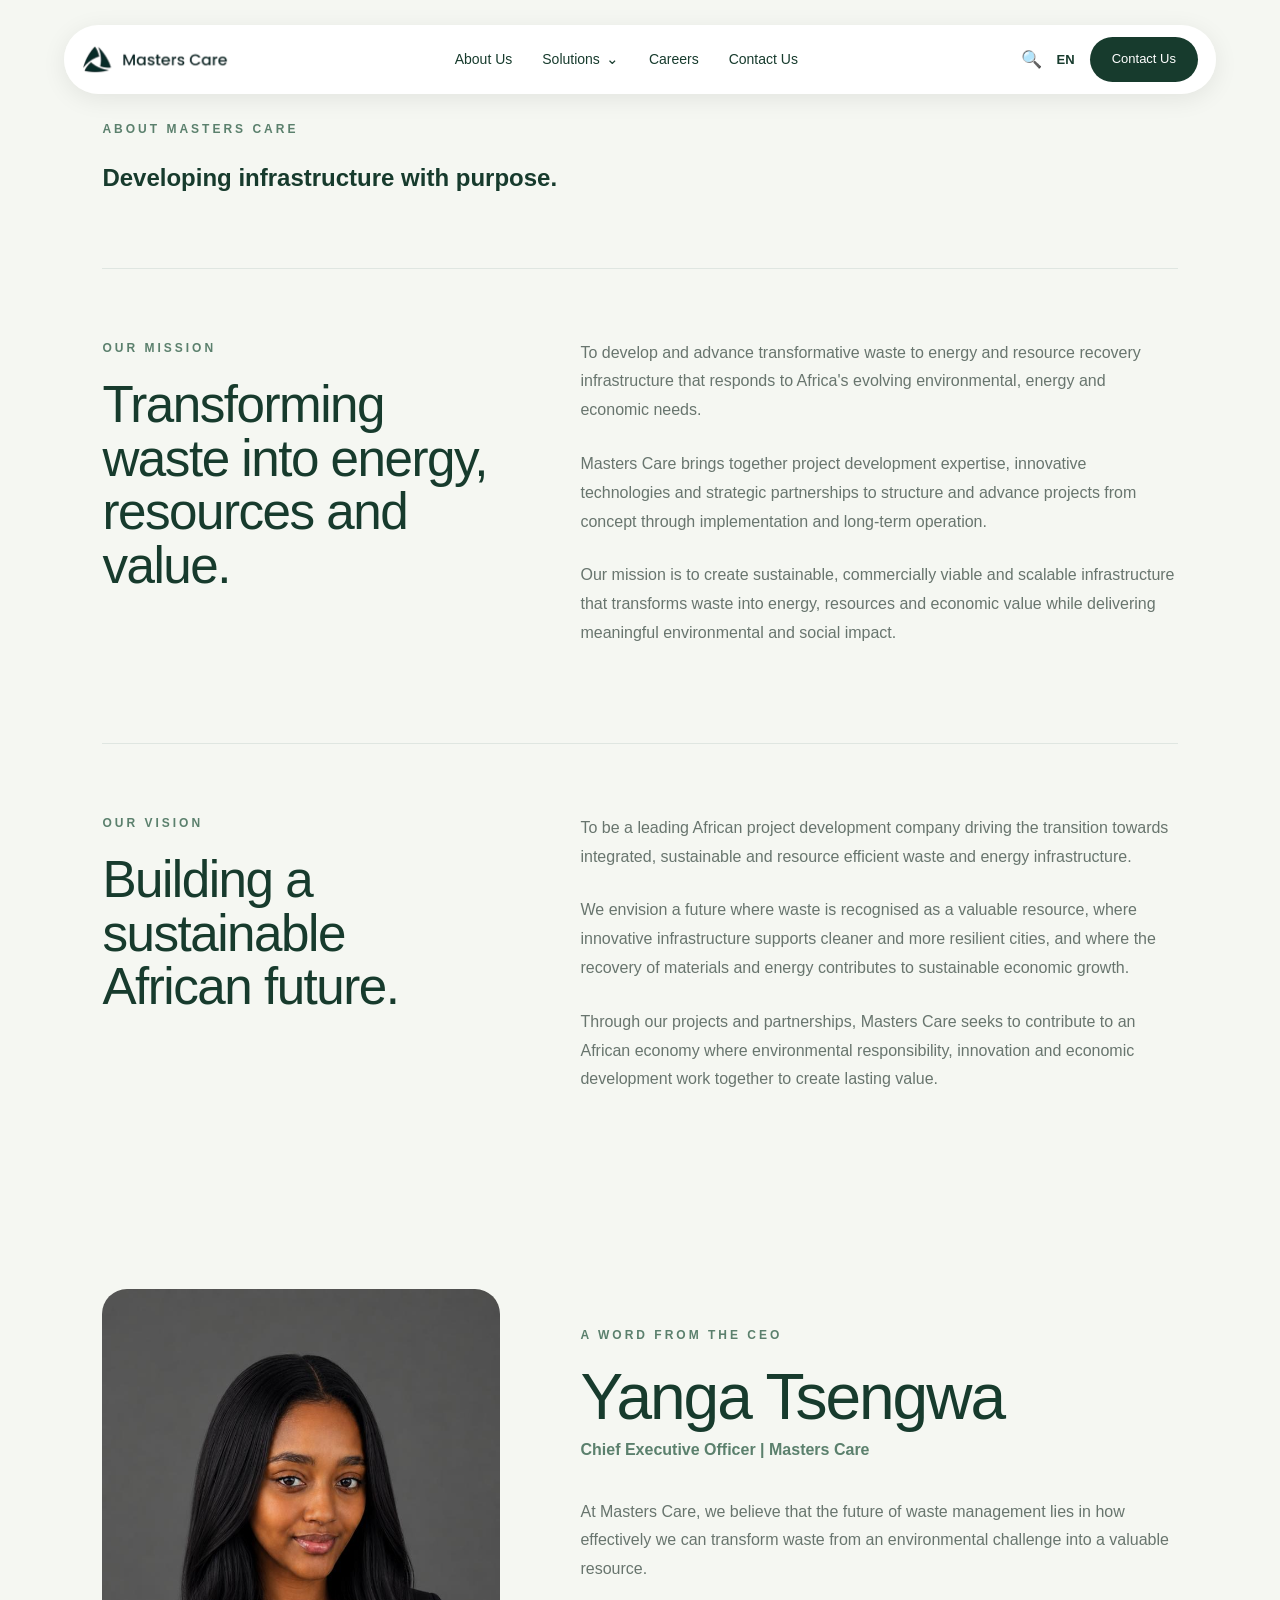
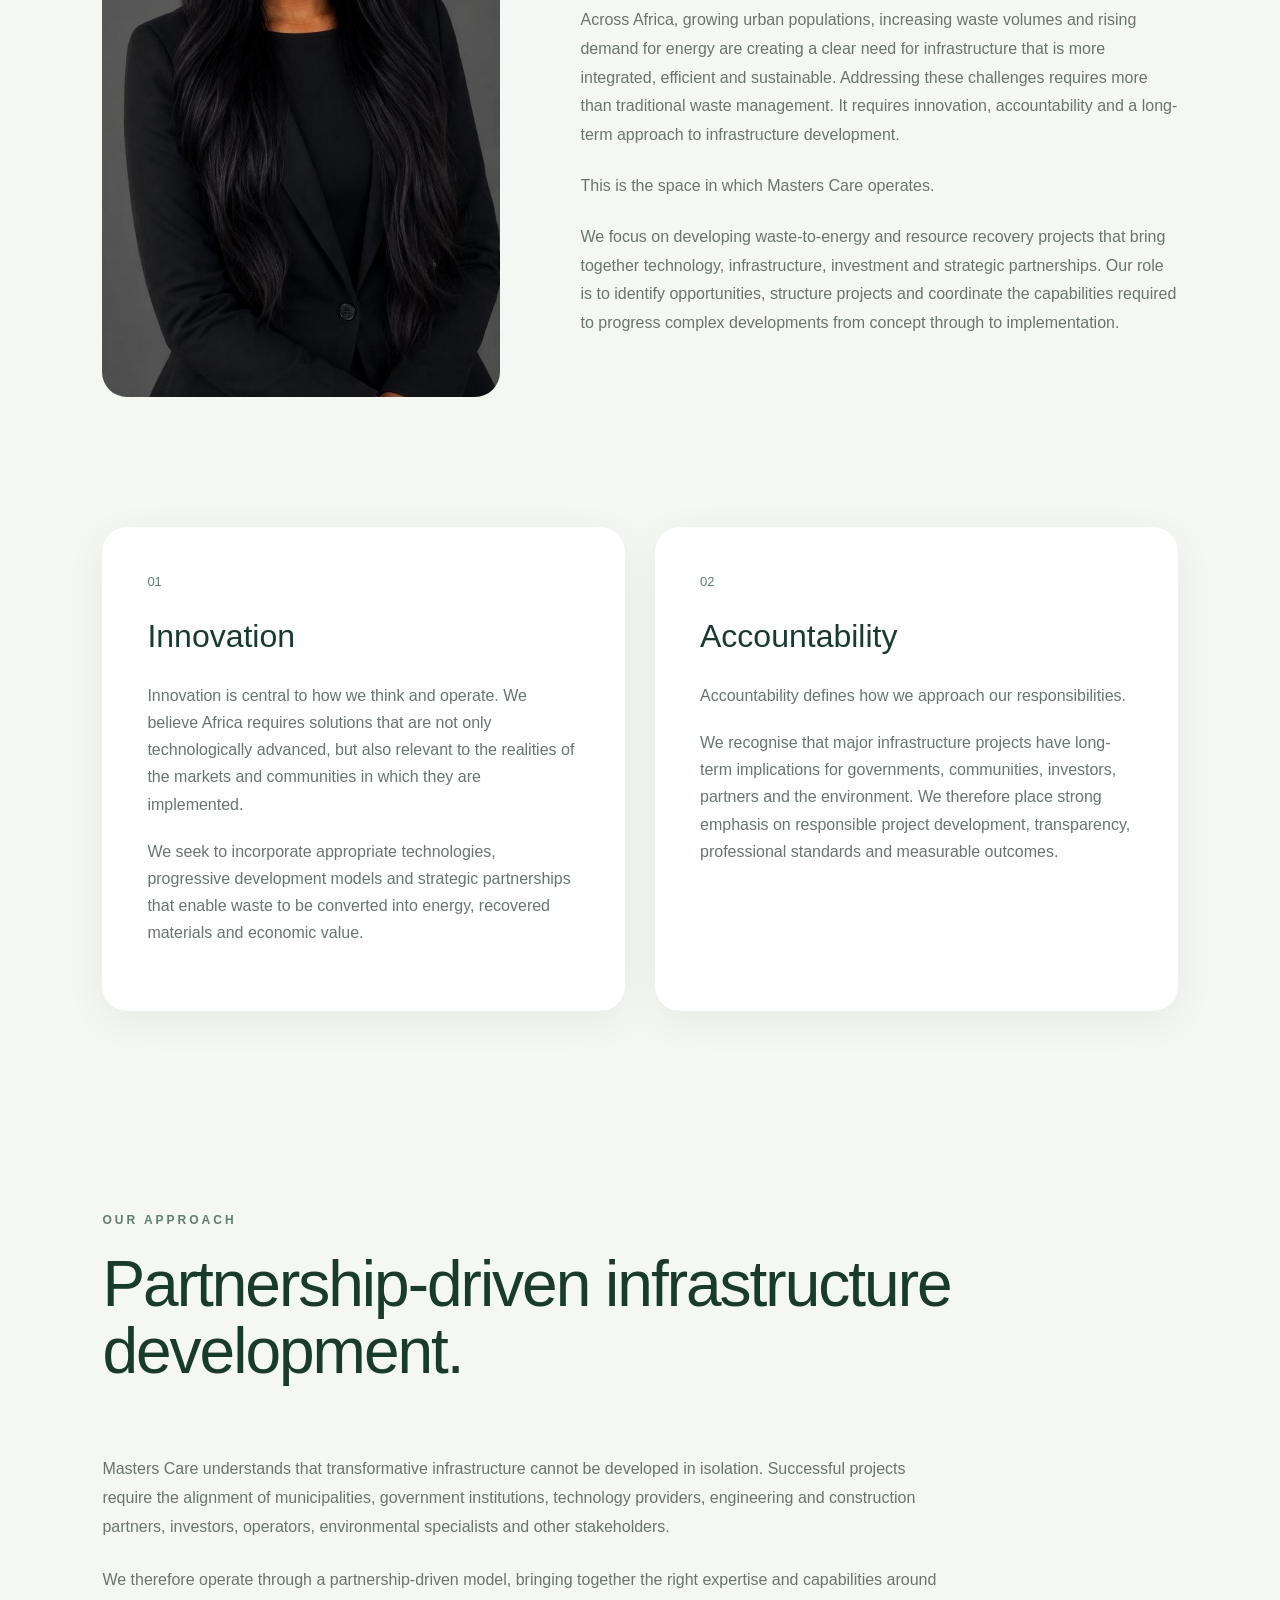
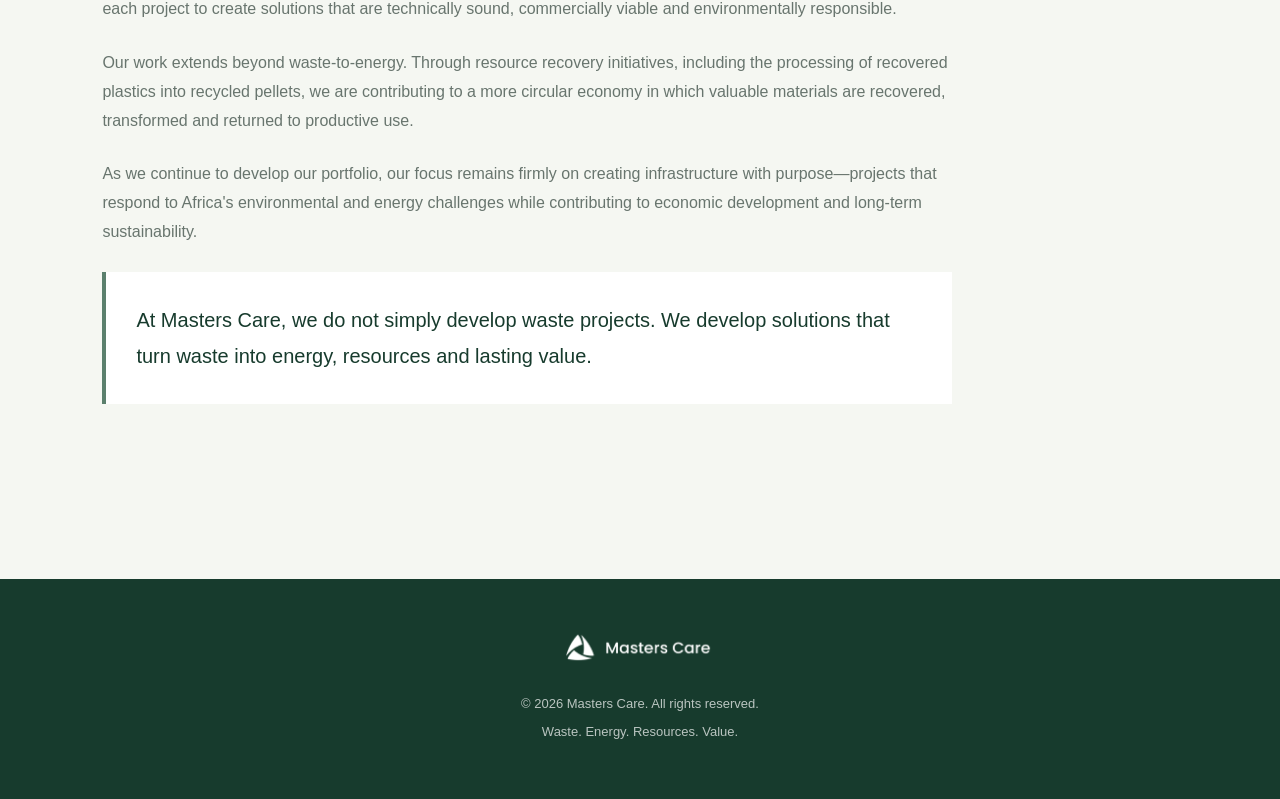
==== about.html @ 322e4224 "Add files via upload" ====
<!DOCTYPE html>
<html lang="en">

<head>

    <meta charset="UTF-8">
    <meta
        name="viewport"
        content="width=device-width, initial-scale=1.0"
    >

    <title>About Us | Masters Care</title>

    <meta
        name="description"
        content="Learn about Masters Care, our mission, vision, leadership, innovation and approach to sustainable infrastructure development."
    >

    <link
        rel="icon"
        type="image/png"
        href="images/favicon_masterscare.png"
    >

    <link
        rel="stylesheet"
        href="css/style.css"
    >

</head>

<body>

<!-- =====================================================
     NAVIGATION
====================================================== -->

<header class="navbar">

    <a href="index.html" class="logo">

        <img
            src="images/masterscarelogo.png"
            alt="Masters Care Logo"
        >

    </a>


    <nav class="nav-links">

        <a href="about.html">
            About Us
        </a>


        <div class="nav-dropdown">

            <button
                class="dropdown-toggle"
                type="button"
            >
                Solutions
                <span>⌄</span>
            </button>

            <div class="dropdown-menu">

                <a href="solutions.html#energy">
                    Energy Solutions
                </a>

                <a href="solutions.html#incineration">
                    Incineration
                </a>

                <a href="solutions.html#pyrolysis">
                    Pyrolysis
                </a>

                <a href="solutions.html#gasification">
                    Gasification
                </a>

                <a href="solutions.html#anaerobic">
                    Anaerobic Digestion & Biogas
                </a>

                <a href="solutions.html#landfill-gas">
                    Landfill Gas Recovery
                </a>

                <a href="solutions.html#biomass">
                    Biomass Energy
                </a>

                <hr>

                <a href="solutions.html#waste-management">
                    Waste Management
                </a>

                <a href="solutions.html#shredding">
                    Shredding & Size Reduction
                </a>

                <a href="solutions.html#granulation">
                    Granulation & Flake Production
                </a>

                <a href="solutions.html#refinement">
                    Melting, Filtration & Refinement
                </a>

                <a href="solutions.html#pellets">
                    Recycled Pellet Production
                </a>

            </div>

        </div>


        <a href="careers.html">
            Careers
        </a>


        <a href="index.html#contact">
            Contact Us
        </a>

    </nav>


    <div class="nav-actions">

        <button
            class="search-button"
            aria-label="Search"
            type="button"
        >
            🔍
        </button>

        <button
            class="language-button"
            type="button"
        >
            EN
        </button>

        <a
            href="index.html#contact"
            class="nav-contact"
        >
            Contact Us
        </a>

        <button
            class="mobile-menu-button"
            aria-label="Open navigation menu"
            type="button"
        >
            ☰
        </button>

    </div>

</header>


<!-- =====================================================
     SEARCH
====================================================== -->

<div class="search-container">

    <form class="search-form">

        <input
            type="search"
            id="site-search"
            placeholder="Search Masters Care..."
            aria-label="Search website"
        >

        <button type="submit">
            Search
        </button>

    </form>

</div>


<!-- =====================================================
     MOBILE NAVIGATION
====================================================== -->

<div class="mobile-menu">

    <a href="about.html">
        About Us
    </a>

    <a href="solutions.html#energy">
        Energy Solutions
    </a>

    <a href="solutions.html#waste-management">
        Waste Management
    </a>

    <a href="careers.html">
        Careers
    </a>

    <a href="index.html#contact">
        Contact Us
    </a>

</div>


<main class="page-main">

<!-- =====================================================
     ABOUT US
====================================================== -->

<section class="about-section">

    <div class="section-heading">

        <p class="section-label">
            ABOUT MASTERS CARE
        </p>

        <h1>
            Developing infrastructure
            with purpose.
        </h1>

    </div>


    <!-- MISSION -->

    <div class="about-block">

        <div class="about-block-heading">

            <p class="section-label">
                OUR MISSION
            </p>

            <h3>
                Transforming waste into
                energy, resources and value.
            </h3>

        </div>


        <div class="about-block-content">

            <p>
                To develop and advance transformative waste
                to energy and resource recovery infrastructure
                that responds to Africa's evolving environmental,
                energy and economic needs.
            </p>

            <p>
                Masters Care brings together project development
                expertise, innovative technologies and strategic
                partnerships to structure and advance projects
                from concept through implementation and
                long-term operation.
            </p>

            <p>
                Our mission is to create sustainable,
                commercially viable and scalable infrastructure
                that transforms waste into energy, resources
                and economic value while delivering meaningful
                environmental and social impact.
            </p>

        </div>

    </div>


    <!-- VISION -->

    <div class="about-block">

        <div class="about-block-heading">

            <p class="section-label">
                OUR VISION
            </p>

            <h3>
                Building a sustainable
                African future.
            </h3>

        </div>


        <div class="about-block-content">

            <p>
                To be a leading African project development
                company driving the transition towards
                integrated, sustainable and resource efficient
                waste and energy infrastructure.
            </p>

            <p>
                We envision a future where waste is recognised
                as a valuable resource, where innovative
                infrastructure supports cleaner and more
                resilient cities, and where the recovery of
                materials and energy contributes to sustainable
                economic growth.
            </p>

            <p>
                Through our projects and partnerships,
                Masters Care seeks to contribute to an African
                economy where environmental responsibility,
                innovation and economic development work
                together to create lasting value.
            </p>

        </div>

    </div>


    <!-- CEO -->

    <div class="ceo-section">

        <div class="ceo-image">

            <img
                src="images/about/ceo.jpg"
                alt="Yanga Tsengwa, Chief Executive Officer of Masters Care"
            >

        </div>


        <div class="ceo-content">

            <p class="section-label">
                A WORD FROM THE CEO
            </p>

            <h2>
                Yanga Tsengwa
            </h2>

            <p class="ceo-title">
                Chief Executive Officer | Masters Care
            </p>

            <p>
                At Masters Care, we believe that the future
                of waste management lies in how effectively
                we can transform waste from an environmental
                challenge into a valuable resource.
            </p>

            <p>
                Across Africa, growing urban populations,
                increasing waste volumes and rising demand
                for energy are creating a clear need for
                infrastructure that is more integrated,
                efficient and sustainable. Addressing these
                challenges requires more than traditional
                waste management. It requires innovation,
                accountability and a long-term approach to
                infrastructure development.
            </p>

            <p>
                This is the space in which Masters Care operates.
            </p>

            <p>
                We focus on developing waste-to-energy and
                resource recovery projects that bring together
                technology, infrastructure, investment and
                strategic partnerships. Our role is to identify
                opportunities, structure projects and coordinate
                the capabilities required to progress complex
                developments from concept through to
                implementation.
            </p>

        </div>

    </div>


    <!-- INNOVATION & ACCOUNTABILITY -->

    <div class="values-grid">

        <article class="value-card">

            <p class="card-number">
                01
            </p>

            <h3>
                Innovation
            </h3>

            <p>
                Innovation is central to how we think and
                operate. We believe Africa requires solutions
                that are not only technologically advanced,
                but also relevant to the realities of the
                markets and communities in which they are
                implemented.
            </p>

            <p>
                We seek to incorporate appropriate technologies,
                progressive development models and strategic
                partnerships that enable waste to be converted
                into energy, recovered materials and economic
                value.
            </p>

        </article>


        <article class="value-card">

            <p class="card-number">
                02
            </p>

            <h3>
                Accountability
            </h3>

            <p>
                Accountability defines how we approach our
                responsibilities.
            </p>

            <p>
                We recognise that major infrastructure projects
                have long-term implications for governments,
                communities, investors, partners and the
                environment. We therefore place strong emphasis
                on responsible project development, transparency,
                professional standards and measurable outcomes.
            </p>

        </article>

    </div>


    <!-- OUR APPROACH -->

    <div class="approach-section">

        <div class="section-heading">

            <p class="section-label">
                OUR APPROACH
            </p>

            <h2>
                Partnership-driven
                infrastructure development.
            </h2>

        </div>


        <div class="approach-content">

            <p>
                Masters Care understands that transformative
                infrastructure cannot be developed in isolation.
                Successful projects require the alignment of
                municipalities, government institutions,
                technology providers, engineering and
                construction partners, investors, operators,
                environmental specialists and other stakeholders.
            </p>

            <p>
                We therefore operate through a partnership-driven
                model, bringing together the right expertise and
                capabilities around each project to create
                solutions that are technically sound,
                commercially viable and environmentally responsible.
            </p>

            <p>
                Our work extends beyond waste-to-energy. Through
                resource recovery initiatives, including the
                processing of recovered plastics into recycled
                pellets, we are contributing to a more circular
                economy in which valuable materials are recovered,
                transformed and returned to productive use.
            </p>

            <p>
                As we continue to develop our portfolio, our
                focus remains firmly on creating infrastructure
                with purpose—projects that respond to Africa's
                environmental and energy challenges while
                contributing to economic development and
                long-term sustainability.
            </p>

            <p class="approach-highlight">
                At Masters Care, we do not simply develop
                waste projects. We develop solutions that turn
                waste into energy, resources and lasting value.
            </p>

        </div>

    </div>

</section>

</main>


<!-- =====================================================
     FOOTER
====================================================== -->

<footer>

    <div class="footer-logo">

        <img
            src="images/masterscarelogo.png"
            alt="Masters Care"
        >

    </div>

    <p>
        © 2026 Masters Care. All rights reserved.
    </p>

    <p>
        Waste. Energy. Resources. Value.
    </p>

</footer>


<script src="js/script.js"></script>

</body>
</html>
---- css/style.css ----
/* =========================================================
GENERAL RESET
========================================================= */

* {
  margin: 0;
  padding: 0;
  box-sizing: border-box;
  }

html {
scroll-behavior: smooth;
}

body {
font-family: Arial, Helvetica, sans-serif;
background: #f5f7f2;
color: #173b2d;
line-height: 1.6;
}

a {
text-decoration: none;
color: inherit;
}

button,
input,
textarea {
font-family: inherit;
}

img {
max-width: 100%;
}

/* =========================================================
COLOUR VARIABLES
========================================================= */

:root {
--green-dark: #173b2d;
--green-deep: #102c22;
--green-light: #5b806d;
--green-pale: #a8c4b5;

--cream: #f5f7f2;
--white: #ffffff;

--text-light: #68756e;
--border-light: #dfe6e1;

--shadow: 0 10px 40px rgba(0, 0, 0, 0.06);

}

/* =========================================================
NAVIGATION
========================================================= */


.navbar {
    position: fixed;
    top: 25px;
    left: 5%;
    right: 5%;
    z-index: 1000;


display: flex;
align-items: center;
justify-content: space-between;

padding: 12px 18px;

background: rgba(255, 255, 255, 0.96);

border-radius: 50px;

box-shadow: 0 5px 25px rgba(0, 0, 0, 0.08);

}

/* LOGO */

.logo img {
width: 150px;
height: auto;
display: block;
}

/* NAV LINKS */

.nav-links {
display: flex;
align-items: center;
gap: 30px;
}

.nav-links > a,
.dropdown-toggle {
font-size: 14px;
font-weight: 500;

color: var(--green-dark);

transition: 0.3s ease;

}

.nav-links > a:hover,
.dropdown-toggle:hover {
opacity: 0.6;
}

/* DROPDOWN */

.nav-dropdown {
position: relative;
}

.dropdown-toggle {
border: none;
background: transparent;
cursor: pointer;

display: flex;
align-items: center;
gap: 6px;

}

.dropdown-toggle span {
font-size: 15px;
}

/* DROPDOWN MENU */

.dropdown-menu {
position: absolute;

top: calc(100% + 15px);
left: 50%;

transform: translateX(-50%) translateY(10px);

min-width: 240px;

padding: 12px;

background: white;

border-radius: 18px;

box-shadow: 0 15px 40px rgba(0, 0, 0, 0.12);

opacity: 0;
visibility: hidden;

transition: 0.25s ease;

}

.nav-dropdown:hover .dropdown-menu {
opacity: 1;
visibility: visible;

transform: translateX(-50%) translateY(0);

}

.dropdown-menu a {
display: block;

padding: 11px 14px;

border-radius: 10px;

font-size: 13px;

color: var(--green-dark);

transition: 0.2s ease;

}

.dropdown-menu a:hover {
background: var(--cream);
}

/* NAV ACTIONS */

.nav-actions {
display: flex;
align-items: center;
gap: 15px;
}

.search-button,
.language-button,
.mobile-menu-button {
border: none;
background: transparent;

color: var(--green-dark);

cursor: pointer;

}

.search-button {
font-size: 17px;
}

.language-button {
font-size: 13px;
font-weight: 600;
}

.mobile-menu-button {
display: none;

font-size: 22px;

}

/* CONTACT BUTTON */

.nav-contact {
background: var(--green-dark);
color: white;

padding: 12px 22px;

border-radius: 30px;

font-size: 13px;

transition: 0.3s ease;

}

.nav-contact:hover {
transform: translateY(-2px);
}

/* =========================================================
SEARCH
========================================================= */

.search-container {
position: fixed;

top: 100px;
right: 5%;

z-index: 90;

width: 350px;

padding: 15px;

background: white;

border-radius: 15px;

box-shadow: 0 15px 40px rgba(0, 0, 0, 0.12);

display: none;

}

.search-form {
display: flex;
gap: 8px;
}

.search-form input {
flex: 1;

padding: 12px 15px;

border: 1px solid var(--border-light);

border-radius: 10px;

outline: none;

}

.search-form button {
padding: 12px 18px;

border: none;

border-radius: 10px;

background: var(--green-dark);
color: white;

cursor: pointer;

}

/* =========================================================
MOBILE MENU
========================================================= */

.mobile-menu {
display: none;
}

/* =========================================================
HERO
========================================================= */

.hero {
position: relative;

min-height: 90vh;

display: flex;
align-items: center;

overflow: hidden;

background: #173b2d;

}

.hero-overlay {
position: absolute;
inset: 0;


}

.hero-content {
position: relative;

z-index: 2;

max-width: 900px;

margin-left: 8%;

padding-top: 80px;

color: white;

}

.hero-label {
margin-bottom: 20px;

font-size: 13px;

font-weight: 600;

letter-spacing: 3px;

}

.hero h1 {
max-width: 850px;

font-size: clamp(48px, 6vw, 86px);

line-height: 0.98;

font-weight: 500;

letter-spacing: -3px;

margin-bottom: 30px;

}

.hero-description {
max-width: 620px;

font-size: 17px;

line-height: 1.7;

margin-bottom: 35px;

opacity: 0.9;

}

.hero-buttons {
display: flex;

gap: 15px;

align-items: center;

}

/* =========================================================
BUTTONS
========================================================= */

.primary-button,
.secondary-button {
display: inline-block;

padding: 15px 25px;

border-radius: 40px;

font-size: 14px;

transition: 0.3s ease;

}

.primary-button {
background: white;

color: var(--green-dark);

}

.secondary-button {
border: 1px solid rgba(255, 255, 255, 0.6);

color: white;

}

.primary-button:hover,
.secondary-button:hover {
transform: translateY(-3px);
}

/* =========================================================
GENERAL SECTIONS
========================================================= */

section {
scroll-margin-top: 100px;
}

.about-section,
.energy-section,
.waste-section,
.careers-section,
.contact-section {
padding: 120px 8%;
}

.about-section,
.waste-section,
.careers-section,
.contact-section {
background: var(--cream);
}

.energy-section {
background: white;
}

.section-heading {
max-width: 850px;

margin-bottom: 70px;

}

.section-label {
font-size: 12px;

font-weight: 700;

letter-spacing: 3px;

margin-bottom: 20px;

color: var(--green-light);

}

.section-heading h2 {
font-size: clamp(40px, 5vw, 68px);

line-height: 1.05;

font-weight: 500;

letter-spacing: -2px;

margin-bottom: 25px;

}

.section-heading > p:last-child {
max-width: 650px;

color: var(--text-light);

line-height: 1.7;

}

/* =========================================================
ABOUT
========================================================= */

.about-block {
display: grid;

grid-template-columns: 0.8fr 1.2fr;

gap: 80px;

padding: 70px 0;

border-top: 1px solid var(--border-light);

}

.about-block-heading h3 {
max-width: 450px;

font-size: clamp(30px, 4vw, 52px);

line-height: 1.05;

font-weight: 500;

letter-spacing: -1.5px;

}

.about-block-content {
max-width: 700px;
}

.about-block-content p {
margin-bottom: 25px;

color: var(--text-light);

line-height: 1.8;

}

/* =========================================================
CEO
========================================================= */

.ceo-section {
display: grid;

grid-template-columns: 0.8fr 1.2fr;

gap: 80px;

padding: 100px 0;

}

.ceo-image {
min-height: 550px;

overflow: hidden;

border-radius: 25px;

background: #dce5df;

}

.ceo-image img {
width: 100%;
height: 100%;

object-fit: cover;

display: block;

}

.ceo-content {
align-self: center;
}

.ceo-content h2 {
font-size: clamp(40px, 5vw, 65px);

line-height: 1;

font-weight: 500;

letter-spacing: -2px;

margin-bottom: 8px;

}

.ceo-title {
margin-bottom: 35px;

color: var(--green-light);

font-weight: 600;

}

.ceo-content p:not(.section-label):not(.ceo-title) {
margin-bottom: 22px;

color: var(--text-light);

line-height: 1.8;

}

/* =========================================================
VALUES
========================================================= */

.values-grid {
display: grid;

grid-template-columns: repeat(2, 1fr);

gap: 30px;

padding: 30px 0 100px;

}

.value-card {
padding: 45px;

background: white;

border-radius: 25px;

box-shadow: var(--shadow);

}

.card-number {
margin-bottom: 18px;

font-size: 13px;

color: var(--green-light);

}

.value-card h3 {
margin-bottom: 20px;

font-size: 32px;

font-weight: 500;

}

.value-card p:not(.card-number) {
margin-bottom: 20px;

color: var(--text-light);

line-height: 1.7;

}

/* =========================================================
OUR APPROACH
========================================================= */

.approach-section {
padding: 100px 0 30px;
}

.approach-content {
max-width: 850px;
}

.approach-content p {
margin-bottom: 25px;

color: var(--text-light);

line-height: 1.8;

}

.approach-highlight {
padding: 30px;

border-left: 4px solid var(--green-light);

background: white;

color: var(--green-dark) !important;

font-size: 20px;

font-weight: 500;

}

/* =========================================================
ENERGY INTRODUCTION
========================================================= */

.energy-introduction {
max-width: 850px;

margin-bottom: 80px;

}

.energy-introduction p {
margin-bottom: 25px;

color: var(--text-light);

line-height: 1.8;

}

/* =========================================================
ENERGY SOLUTION CARDS
========================================================= */

.energy-solutions-grid {
display: grid;

grid-template-columns: repeat(2, 1fr);

gap: 30px;

}

.energy-card {
overflow: hidden;

background: var(--cream);

border-radius: 25px;

box-shadow: var(--shadow);

transition: 0.3s ease;

}

.energy-card:hover {
transform: translateY(-5px);
}

.energy-card > img {
width: 100%;

height: 330px;

object-fit: cover;

display: block;

}

.energy-card-content {
padding: 35px;
}

.energy-card h3 {
margin-bottom: 18px;

font-size: 30px;

line-height: 1.15;

font-weight: 500;

}

.energy-card-content p:not(.card-number) {
margin-bottom: 20px;

color: var(--text-light);

line-height: 1.7;

}

/* =========================================================
TECHNOLOGY APPROACH
========================================================= */

.technology-approach {
margin-top: 100px;

padding: 80px;

border-radius: 30px;

background: var(--green-dark);

color: white;

}

.technology-approach .section-label {
color: var(--green-pale);
}

.technology-approach h2 {
max-width: 800px;

margin-bottom: 30px;

font-size: clamp(36px, 5vw, 62px);

line-height: 1.05;

font-weight: 500;

letter-spacing: -2px;

}

.technology-approach p:not(.section-label) {
max-width: 800px;

margin-bottom: 25px;

color: rgba(255, 255, 255, 0.75);

line-height: 1.8;

}

/* =========================================================
ENERGY DEVELOPMENT FOCUS
========================================================= */

.energy-focus {
max-width: 850px;

margin-top: 100px;

}

.energy-focus h2 {
margin-bottom: 30px;

font-size: clamp(36px, 5vw, 60px);

line-height: 1.05;

font-weight: 500;

letter-spacing: -2px;

}

.energy-focus p:not(.section-label) {
margin-bottom: 25px;

color: var(--text-light);

line-height: 1.8;

}

/* =========================================================
WASTE MANAGEMENT
========================================================= */

.waste-introduction {
max-width: 850px;

margin-bottom: 80px;

}

.waste-introduction p {
margin-bottom: 25px;

color: var(--text-light);

line-height: 1.8;

}

/* =========================================================
RECYCLING PROCESS
========================================================= */

.recycling-process {
display: grid;

grid-template-columns: repeat(2, 1fr);

gap: 30px;

}

.process-card {
overflow: hidden;

background: white;

border-radius: 25px;

box-shadow: var(--shadow);

}

.process-card > img {
width: 100%;

height: 300px;

object-fit: cover;

display: block;

}

.process-content {
padding: 35px;
}

.process-content h3 {
margin-bottom: 18px;

font-size: 28px;

font-weight: 500;

line-height: 1.2;

}

.process-content p:not(.card-number) {
color: var(--text-light);

line-height: 1.7;

}

/* =========================================================
QUALITY
========================================================= */

.quality-section {
margin-top: 100px;

padding: 90px;

background: white;

border-radius: 30px;

}

.quality-section h2 {
max-width: 900px;

margin-bottom: 35px;

font-size: clamp(38px, 5vw, 65px);

line-height: 1.05;

font-weight: 500;

letter-spacing: -2px;

}

.quality-section p:not(.section-label) {
max-width: 850px;

margin-bottom: 25px;

color: var(--text-light);

line-height: 1.8;

}

/* =========================================================
INDUSTRIAL RECOVERY
========================================================= */

.industrial-recovery {
display: grid;

grid-template-columns: 1fr 1fr;

gap: 70px;

align-items: center;

margin-top: 100px;

}

.industrial-image {
min-height: 550px;

overflow: hidden;

border-radius: 30px;

}

.industrial-image img {
width: 100%;
height: 100%;

object-fit: cover;

display: block;

}

.industrial-content h2 {
margin-bottom: 30px;

font-size: clamp(38px, 5vw, 60px);

line-height: 1.05;

font-weight: 500;

letter-spacing: -2px;

}

.industrial-content p:not(.section-label) {
margin-bottom: 25px;

color: var(--text-light);

line-height: 1.8;

}

/* =========================================================
CAREERS
========================================================= */

.careers-introduction {
max-width: 850px;

margin-bottom: 80px;

}

.careers-introduction p {
margin-bottom: 25px;

color: var(--text-light);

line-height: 1.8;

}

.careers-values {
display: grid;

grid-template-columns: repeat(2, 1fr);

gap: 30px;

}

.careers-value {
padding: 40px;

background: white;

border-radius: 25px;

box-shadow: var(--shadow);

}

.careers-value:last-child {
grid-column: span 2;
}

.careers-value h3 {
margin-bottom: 18px;

font-size: 28px;

font-weight: 500;

}

.careers-value p {
color: var(--text-light);

line-height: 1.7;

}

/* =========================================================
VACANCIES
========================================================= */

.vacancies-section {
display: grid;

grid-template-columns: 1fr 1fr;

gap: 70px;

align-items: center;

margin-top: 100px;

padding: 70px;

background: var(--green-dark);

border-radius: 30px;

color: white;

}

.vacancies-content h2 {
margin-bottom: 30px;

font-size: clamp(36px, 4vw, 55px);

line-height: 1.05;

font-weight: 500;

letter-spacing: -2px;

}

.vacancies-content p:not(.section-label):not(.career-highlight) {
margin-bottom: 25px;

color: rgba(255, 255, 255, 0.75);

line-height: 1.8;

}

.vacancies-content .section-label {
color: var(--green-pale);
}

.career-highlight {
font-size: 20px;

font-weight: 600;

}

.vacancies-image {
min-height: 400px;

overflow: hidden;

border-radius: 20px;

background: #294c3e;

}

.vacancies-image img {
width: 100%;
height: 100%;

object-fit: cover;

display: block;

}

/* =========================================================
CONTACT
========================================================= */

.contact-section {
background: white;
}

.contact-layout {
display: grid;

grid-template-columns: 1.3fr 0.7fr;

gap: 70px;

align-items: start;

}

/* CONTACT FORM */

.contact-form-container {
padding: 50px;

background: var(--cream);

border-radius: 25px;

}

.form-row {
display: grid;

grid-template-columns: 1fr 1fr;

gap: 20px;

}

.form-group {
margin-bottom: 22px;
}

.form-group label {
display: block;

margin-bottom: 8px;

font-size: 13px;

font-weight: 600;

color: var(--green-dark);

}

.form-group input,
.form-group textarea {
width: 100%;

padding: 14px 16px;

border: 1px solid var(--border-light);

border-radius: 10px;

background: white;

color: var(--green-dark);

outline: none;

transition: 0.2s ease;

}

.form-group input:focus,
.form-group textarea:focus {
border-color: var(--green-light);

box-shadow: 0 0 0 3px rgba(91, 128, 109, 0.1);

}

.form-group textarea {
resize: vertical;
}

.form-submit {
border: none;

background: var(--green-dark);

color: white;

cursor: pointer;

}

/* CONTACT DETAILS */

.contact-details {
padding-top: 20px;
}

.contact-details h3 {
margin-bottom: 40px;

font-size: 38px;

font-weight: 500;

}

.contact-detail-item {
padding: 25px 0;

border-top: 1px solid var(--border-light);

}

.contact-detail-item span {
display: block;

margin-bottom: 7px;

font-size: 12px;

font-weight: 700;

letter-spacing: 2px;

text-transform: uppercase;

color: var(--green-light);

}

.contact-detail-item p {
color: var(--text-light);
}

/* =========================================================
FOOTER
========================================================= */

footer {
    padding: 50px 7%;

    background: #173b2d;

    color: #ffffff;

    text-align: center;
}

.footer-logo {
    margin-bottom: 20px;
}

.footer-logo img {
    width: 150px;

    margin: 0 auto;

    filter: brightness(0) invert(1);
}

footer p {
    margin: 7px 0;

    color: rgba(255, 255, 255, 0.7);

    font-size: 13px;
}

/* =========================================================
RESPONSIVE — TABLET
========================================================= */

@media (max-width: 1100px) {

.nav-links {
    gap: 18px;
}

.nav-contact {
    padding: 10px 16px;
}

.about-block,
.ceo-section,
.industrial-recovery {
    gap: 50px;
}

.technology-approach,
.quality-section,
.vacancies-section {
    padding: 55px;
}

}

/* =========================================================
RESPONSIVE — MOBILE NAVIGATION
========================================================= */

@media (max-width: 900px) {

.nav-links {
    display: none;
}

.navbar {
    left: 4%;
    right: 4%;
}

.mobile-menu-button {
    display: block;
}

.nav-contact {
    display: none;
}

.search-button,
.language-button {
    display: none;
}

.mobile-menu {
    position: fixed;

    top: 90px;
    left: 4%;
    right: 4%;

    z-index: 95;

    padding: 20px;

    background: white;

    border-radius: 20px;

    box-shadow: 0 15px 40px rgba(0, 0, 0, 0.12);
}

.mobile-menu a {
    display: block;

    padding: 14px;

    border-bottom: 1px solid var(--border-light);

    color: var(--green-dark);

    font-size: 15px;
}

.mobile-menu a:last-child {
    border-bottom: none;
}

.about-block,
.ceo-section,
.industrial-recovery,
.contact-layout {
    grid-template-columns: 1fr;
}

.energy-solutions-grid,
.recycling-process,
.careers-values {
    grid-template-columns: 1fr;
}

.careers-value:last-child {
    grid-column: auto;
}

.vacancies-section {
    grid-template-columns: 1fr;
}

}

/* =========================================================
RESPONSIVE — SMALL MOBILE
========================================================= */

@media (max-width: 600px) {

.navbar {
    top: 15px;

    padding: 10px 14px;
}

.logo img {
    width: 120px;
}

.hero-content {
    margin-left: 6%;
    margin-right: 6%;

    padding-top: 100px;
}

.hero h1 {
    font-size: 45px;

    letter-spacing: -2px;
}

.hero-description {
    font-size: 15px;
}

.hero-buttons {
    flex-direction: column;

    align-items: flex-start;
}

.about-section,
.energy-section,
.waste-section,
.careers-section,
.contact-section {
    padding: 80px 6%;
}

.section-heading {
    margin-bottom: 50px;
}

.about-block {
    padding: 50px 0;
}

.ceo-section {
    padding: 60px 0;
}

.ceo-image,
.industrial-image {
    min-height: 400px;
}

.values-grid {
    grid-template-columns: 1fr;

    padding-bottom: 60px;
}

.value-card,
.careers-value {
    padding: 30px;
}

.technology-approach,
.quality-section,
.vacancies-section {
    padding: 35px 25px;
}

.energy-card > img,
.process-card > img {
    height: 250px;
}

.contact-form-container {
    padding: 60px 20px;
}

.form-row {
    grid-template-columns: 1fr;
    gap: 0;
}

footer {
    flex-direction: column;

    text-align: left;
}


}
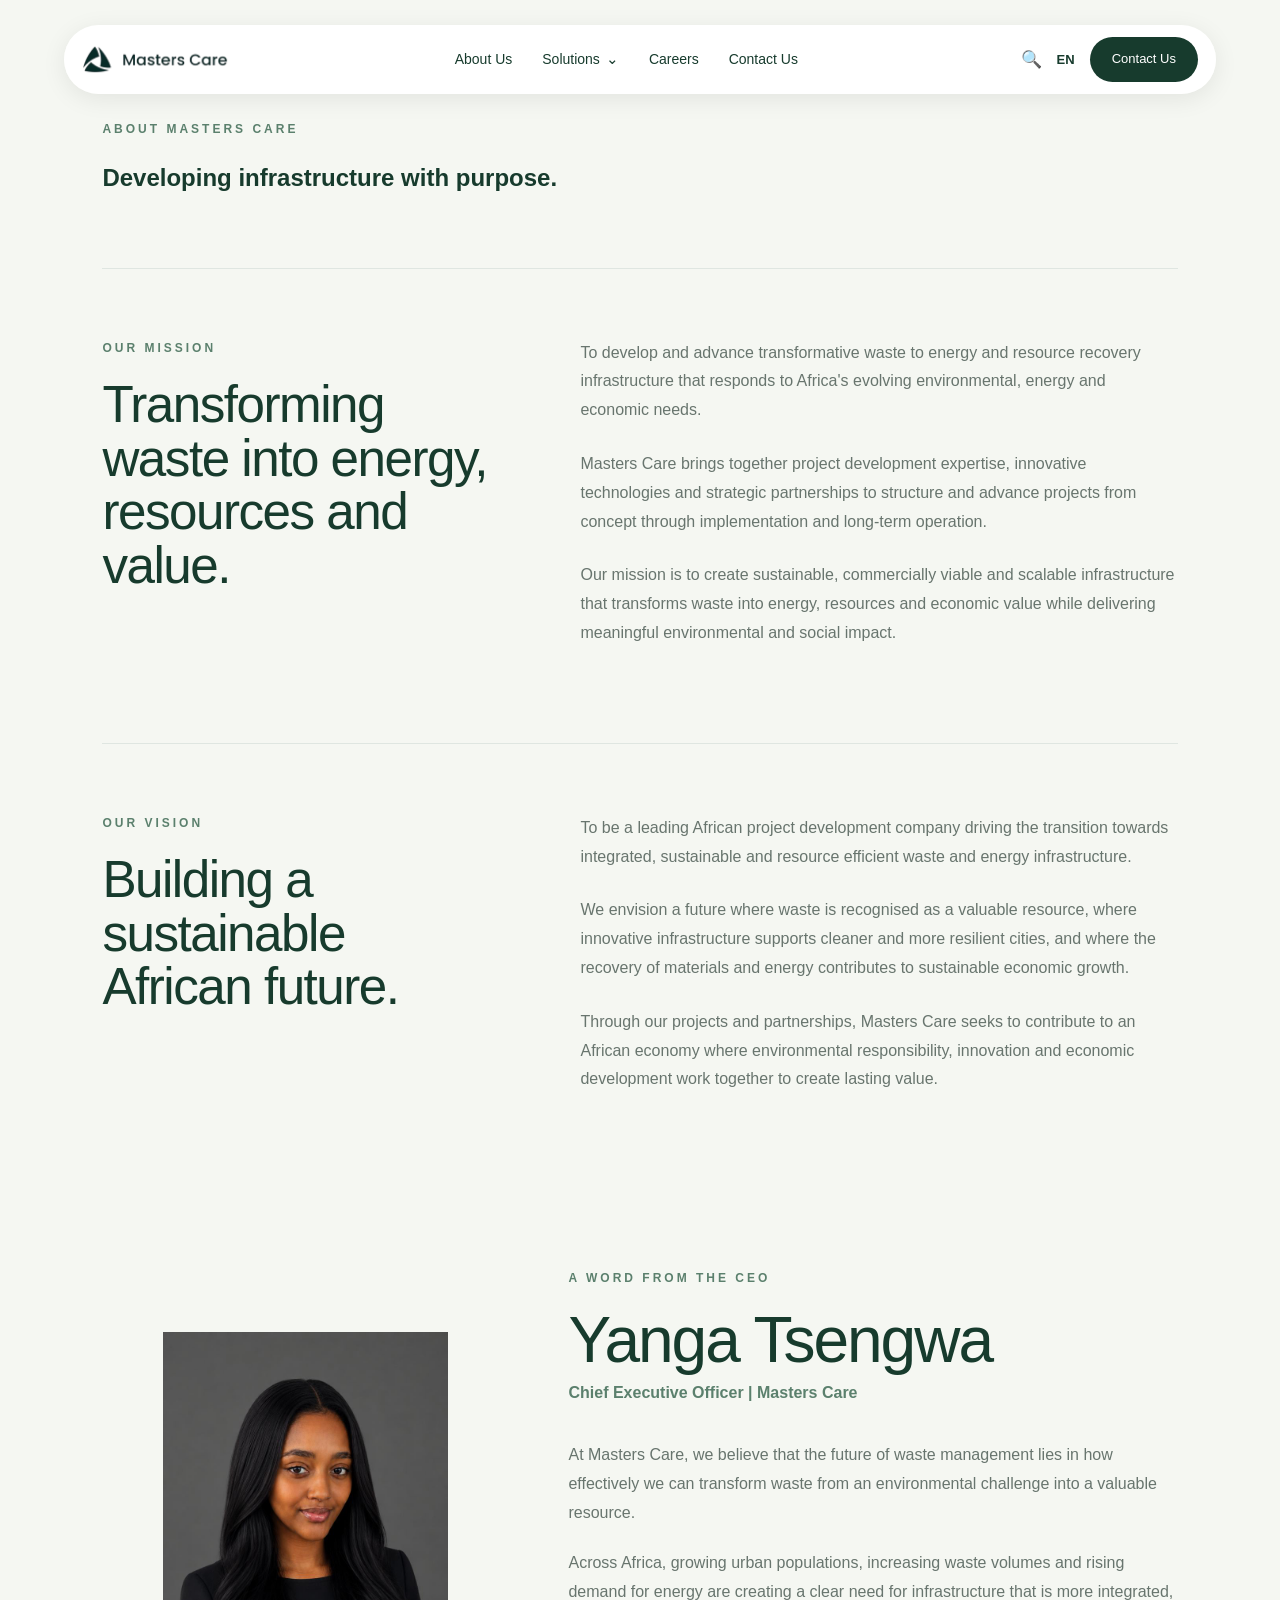
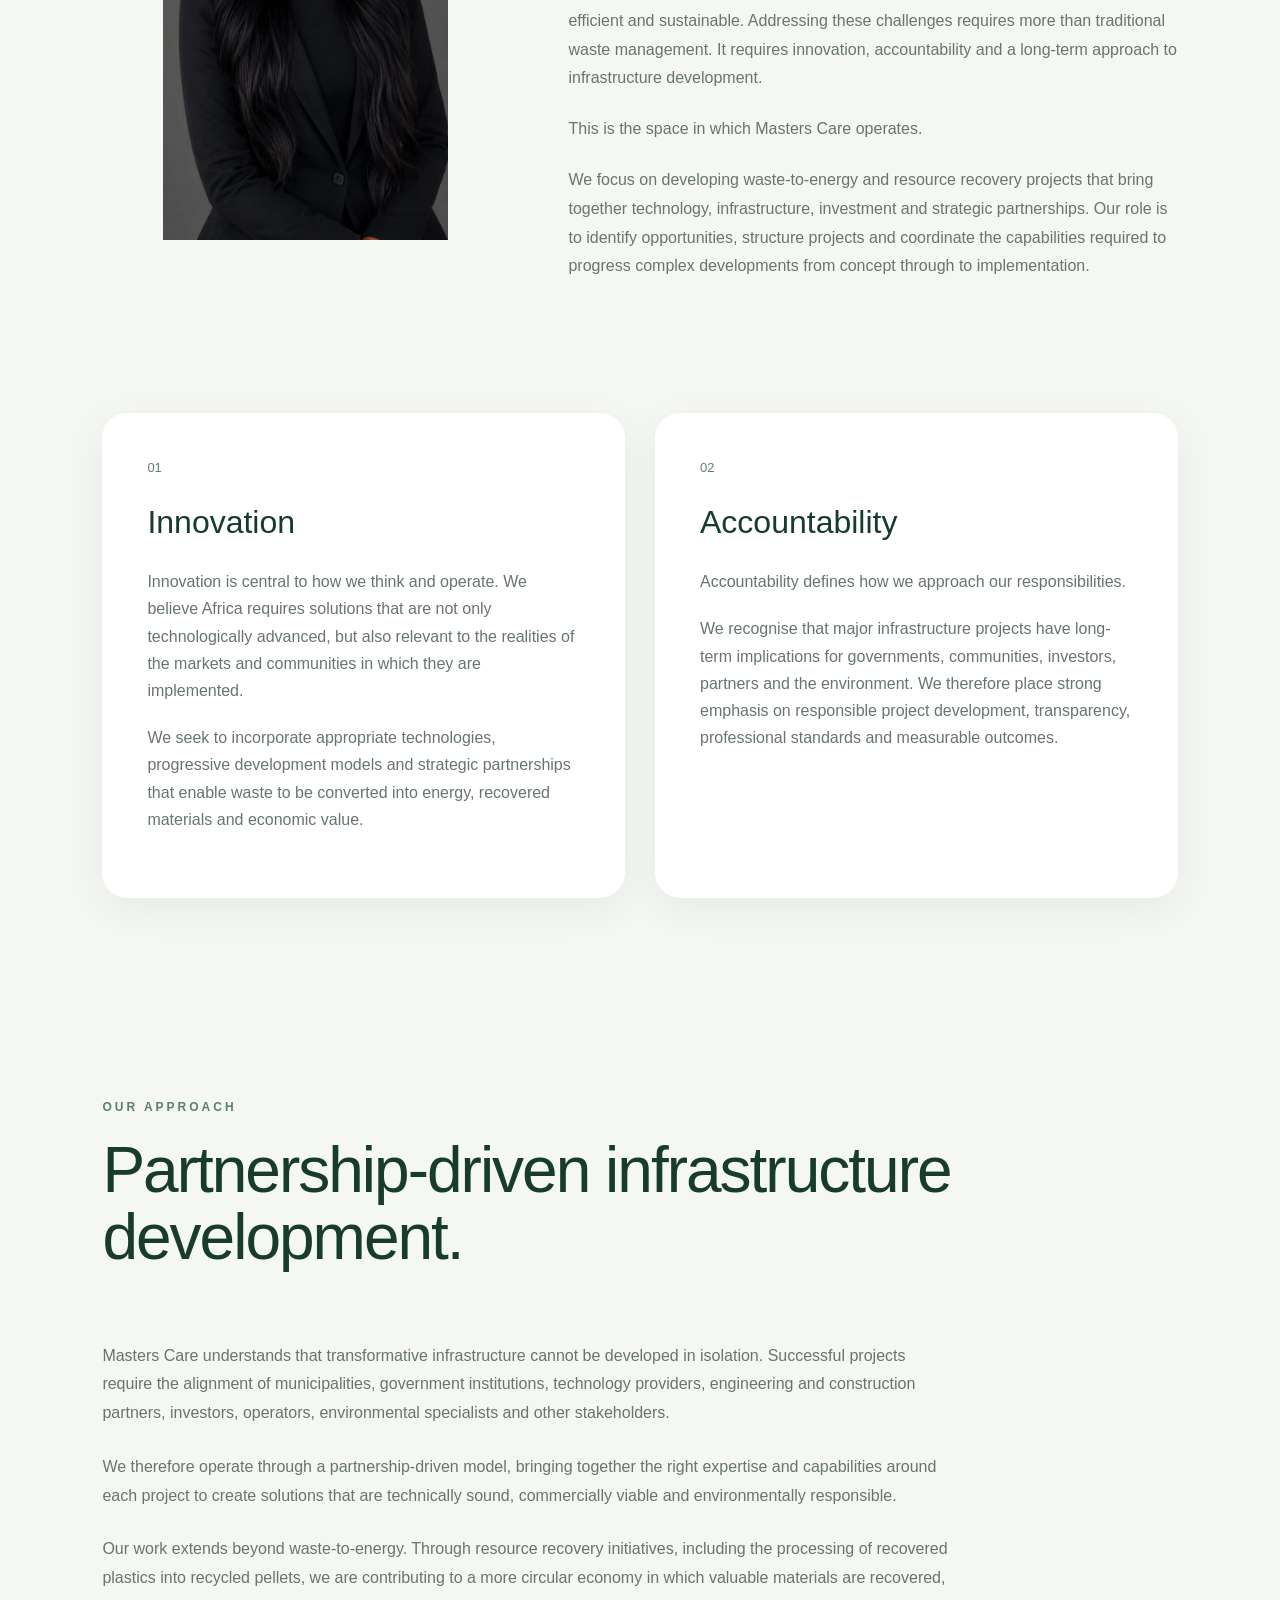
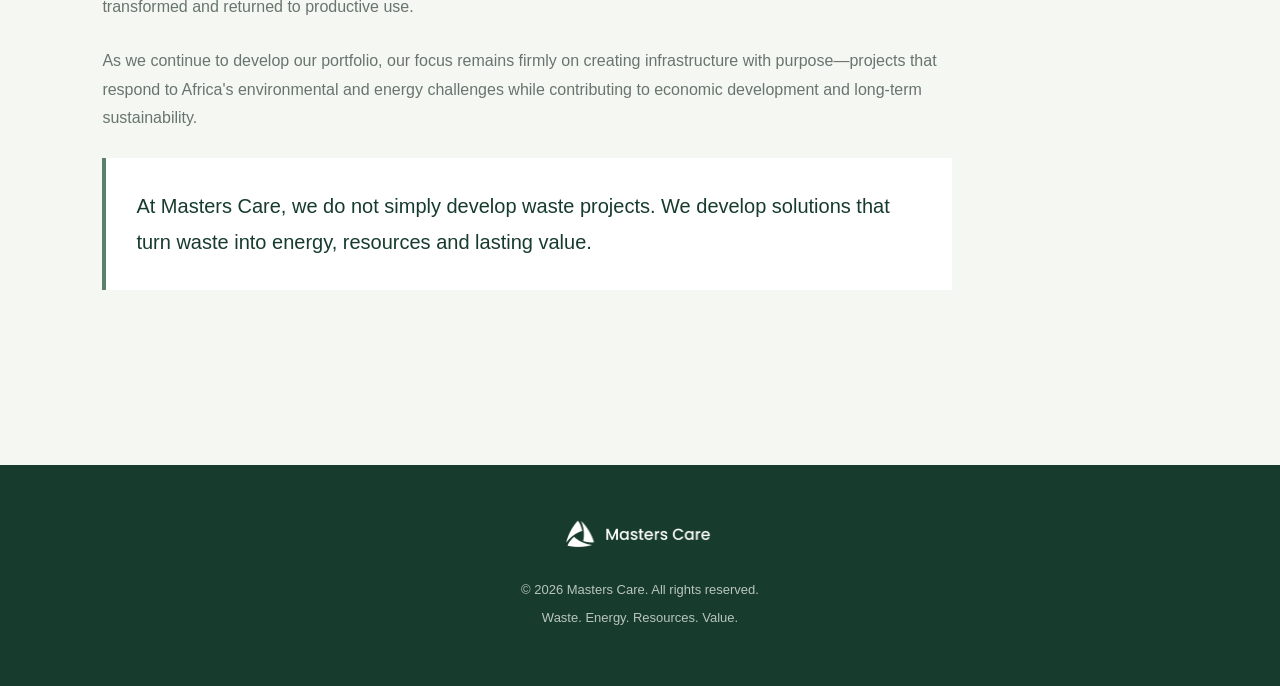
==== commit 73dfe789: "Initial Masters Care website" ====
--- a/about.html
+++ b/about.html
@@ -1,575 +1,575 @@
-<!DOCTYPE html>
-<html lang="en">
-
-<head>
-
-    <meta charset="UTF-8">
-    <meta
-        name="viewport"
-        content="width=device-width, initial-scale=1.0"
-    >
-
-    <title>About Us | Masters Care</title>
-
-    <meta
-        name="description"
-        content="Learn about Masters Care, our mission, vision, leadership, innovation and approach to sustainable infrastructure development."
-    >
-
-    <link
-        rel="icon"
-        type="image/png"
-        href="images/favicon_masterscare.png"
-    >
-
-    <link
-        rel="stylesheet"
-        href="css/style.css"
-    >
-
-</head>
-
-<body>
-
-<!-- =====================================================
-     NAVIGATION
-====================================================== -->
-
-<header class="navbar">
-
-    <a href="index.html" class="logo">
-
-        <img
-            src="images/masterscarelogo.png"
-            alt="Masters Care Logo"
-        >
-
-    </a>
-
-
-    <nav class="nav-links">
-
-        <a href="about.html">
-            About Us
-        </a>
-
-
-        <div class="nav-dropdown">
-
-            <button
-                class="dropdown-toggle"
-                type="button"
-            >
-                Solutions
-                <span>⌄</span>
-            </button>
-
-            <div class="dropdown-menu">
-
-                <a href="solutions.html#energy">
-                    Energy Solutions
-                </a>
-
-                <a href="solutions.html#incineration">
-                    Incineration
-                </a>
-
-                <a href="solutions.html#pyrolysis">
-                    Pyrolysis
-                </a>
-
-                <a href="solutions.html#gasification">
-                    Gasification
-                </a>
-
-                <a href="solutions.html#anaerobic">
-                    Anaerobic Digestion & Biogas
-                </a>
-
-                <a href="solutions.html#landfill-gas">
-                    Landfill Gas Recovery
-                </a>
-
-                <a href="solutions.html#biomass">
-                    Biomass Energy
-                </a>
-
-                <hr>
-
-                <a href="solutions.html#waste-management">
-                    Waste Management
-                </a>
-
-                <a href="solutions.html#shredding">
-                    Shredding & Size Reduction
-                </a>
-
-                <a href="solutions.html#granulation">
-                    Granulation & Flake Production
-                </a>
-
-                <a href="solutions.html#refinement">
-                    Melting, Filtration & Refinement
-                </a>
-
-                <a href="solutions.html#pellets">
-                    Recycled Pellet Production
-                </a>
-
-            </div>
-
-        </div>
-
-
-        <a href="careers.html">
-            Careers
-        </a>
-
-
-        <a href="index.html#contact">
-            Contact Us
-        </a>
-
-    </nav>
-
-
-    <div class="nav-actions">
-
-        <button
-            class="search-button"
-            aria-label="Search"
-            type="button"
-        >
-            🔍
-        </button>
-
-        <button
-            class="language-button"
-            type="button"
-        >
-            EN
-        </button>
-
-        <a
-            href="index.html#contact"
-            class="nav-contact"
-        >
-            Contact Us
-        </a>
-
-        <button
-            class="mobile-menu-button"
-            aria-label="Open navigation menu"
-            type="button"
-        >
-            ☰
-        </button>
-
-    </div>
-
-</header>
-
-
-<!-- =====================================================
-     SEARCH
-====================================================== -->
-
-<div class="search-container">
-
-    <form class="search-form">
-
-        <input
-            type="search"
-            id="site-search"
-            placeholder="Search Masters Care..."
-            aria-label="Search website"
-        >
-
-        <button type="submit">
-            Search
-        </button>
-
-    </form>
-
-</div>
-
-
-<!-- =====================================================
-     MOBILE NAVIGATION
-====================================================== -->
-
-<div class="mobile-menu">
-
-    <a href="about.html">
-        About Us
-    </a>
-
-    <a href="solutions.html#energy">
-        Energy Solutions
-    </a>
-
-    <a href="solutions.html#waste-management">
-        Waste Management
-    </a>
-
-    <a href="careers.html">
-        Careers
-    </a>
-
-    <a href="index.html#contact">
-        Contact Us
-    </a>
-
-</div>
-
-
-<main class="page-main">
-
-<!-- =====================================================
-     ABOUT US
-====================================================== -->
-
-<section class="about-section">
-
-    <div class="section-heading">
-
-        <p class="section-label">
-            ABOUT MASTERS CARE
-        </p>
-
-        <h1>
-            Developing infrastructure
-            with purpose.
-        </h1>
-
-    </div>
-
-
-    <!-- MISSION -->
-
-    <div class="about-block">
-
-        <div class="about-block-heading">
-
-            <p class="section-label">
-                OUR MISSION
-            </p>
-
-            <h3>
-                Transforming waste into
-                energy, resources and value.
-            </h3>
-
-        </div>
-
-
-        <div class="about-block-content">
-
-            <p>
-                To develop and advance transformative waste
-                to energy and resource recovery infrastructure
-                that responds to Africa's evolving environmental,
-                energy and economic needs.
-            </p>
-
-            <p>
-                Masters Care brings together project development
-                expertise, innovative technologies and strategic
-                partnerships to structure and advance projects
-                from concept through implementation and
-                long-term operation.
-            </p>
-
-            <p>
-                Our mission is to create sustainable,
-                commercially viable and scalable infrastructure
-                that transforms waste into energy, resources
-                and economic value while delivering meaningful
-                environmental and social impact.
-            </p>
-
-        </div>
-
-    </div>
-
-
-    <!-- VISION -->
-
-    <div class="about-block">
-
-        <div class="about-block-heading">
-
-            <p class="section-label">
-                OUR VISION
-            </p>
-
-            <h3>
-                Building a sustainable
-                African future.
-            </h3>
-
-        </div>
-
-
-        <div class="about-block-content">
-
-            <p>
-                To be a leading African project development
-                company driving the transition towards
-                integrated, sustainable and resource efficient
-                waste and energy infrastructure.
-            </p>
-
-            <p>
-                We envision a future where waste is recognised
-                as a valuable resource, where innovative
-                infrastructure supports cleaner and more
-                resilient cities, and where the recovery of
-                materials and energy contributes to sustainable
-                economic growth.
-            </p>
-
-            <p>
-                Through our projects and partnerships,
-                Masters Care seeks to contribute to an African
-                economy where environmental responsibility,
-                innovation and economic development work
-                together to create lasting value.
-            </p>
-
-        </div>
-
-    </div>
-
-
-    <!-- CEO -->
-
-    <div class="ceo-section">
-
-        <div class="ceo-image">
-
-            <img
-                src="images/about/ceo.jpg"
-                alt="Yanga Tsengwa, Chief Executive Officer of Masters Care"
-            >
-
-        </div>
-
-
-        <div class="ceo-content">
-
-            <p class="section-label">
-                A WORD FROM THE CEO
-            </p>
-
-            <h2>
-                Yanga Tsengwa
-            </h2>
-
-            <p class="ceo-title">
-                Chief Executive Officer | Masters Care
-            </p>
-
-            <p>
-                At Masters Care, we believe that the future
-                of waste management lies in how effectively
-                we can transform waste from an environmental
-                challenge into a valuable resource.
-            </p>
-
-            <p>
-                Across Africa, growing urban populations,
-                increasing waste volumes and rising demand
-                for energy are creating a clear need for
-                infrastructure that is more integrated,
-                efficient and sustainable. Addressing these
-                challenges requires more than traditional
-                waste management. It requires innovation,
-                accountability and a long-term approach to
-                infrastructure development.
-            </p>
-
-            <p>
-                This is the space in which Masters Care operates.
-            </p>
-
-            <p>
-                We focus on developing waste-to-energy and
-                resource recovery projects that bring together
-                technology, infrastructure, investment and
-                strategic partnerships. Our role is to identify
-                opportunities, structure projects and coordinate
-                the capabilities required to progress complex
-                developments from concept through to
-                implementation.
-            </p>
-
-        </div>
-
-    </div>
-
-
-    <!-- INNOVATION & ACCOUNTABILITY -->
-
-    <div class="values-grid">
-
-        <article class="value-card">
-
-            <p class="card-number">
-                01
-            </p>
-
-            <h3>
-                Innovation
-            </h3>
-
-            <p>
-                Innovation is central to how we think and
-                operate. We believe Africa requires solutions
-                that are not only technologically advanced,
-                but also relevant to the realities of the
-                markets and communities in which they are
-                implemented.
-            </p>
-
-            <p>
-                We seek to incorporate appropriate technologies,
-                progressive development models and strategic
-                partnerships that enable waste to be converted
-                into energy, recovered materials and economic
-                value.
-            </p>
-
-        </article>
-
-
-        <article class="value-card">
-
-            <p class="card-number">
-                02
-            </p>
-
-            <h3>
-                Accountability
-            </h3>
-
-            <p>
-                Accountability defines how we approach our
-                responsibilities.
-            </p>
-
-            <p>
-                We recognise that major infrastructure projects
-                have long-term implications for governments,
-                communities, investors, partners and the
-                environment. We therefore place strong emphasis
-                on responsible project development, transparency,
-                professional standards and measurable outcomes.
-            </p>
-
-        </article>
-
-    </div>
-
-
-    <!-- OUR APPROACH -->
-
-    <div class="approach-section">
-
-        <div class="section-heading">
-
-            <p class="section-label">
-                OUR APPROACH
-            </p>
-
-            <h2>
-                Partnership-driven
-                infrastructure development.
-            </h2>
-
-        </div>
-
-
-        <div class="approach-content">
-
-            <p>
-                Masters Care understands that transformative
-                infrastructure cannot be developed in isolation.
-                Successful projects require the alignment of
-                municipalities, government institutions,
-                technology providers, engineering and
-                construction partners, investors, operators,
-                environmental specialists and other stakeholders.
-            </p>
-
-            <p>
-                We therefore operate through a partnership-driven
-                model, bringing together the right expertise and
-                capabilities around each project to create
-                solutions that are technically sound,
-                commercially viable and environmentally responsible.
-            </p>
-
-            <p>
-                Our work extends beyond waste-to-energy. Through
-                resource recovery initiatives, including the
-                processing of recovered plastics into recycled
-                pellets, we are contributing to a more circular
-                economy in which valuable materials are recovered,
-                transformed and returned to productive use.
-            </p>
-
-            <p>
-                As we continue to develop our portfolio, our
-                focus remains firmly on creating infrastructure
-                with purpose—projects that respond to Africa's
-                environmental and energy challenges while
-                contributing to economic development and
-                long-term sustainability.
-            </p>
-
-            <p class="approach-highlight">
-                At Masters Care, we do not simply develop
-                waste projects. We develop solutions that turn
-                waste into energy, resources and lasting value.
-            </p>
-
-        </div>
-
-    </div>
-
-</section>
-
-</main>
-
-
-<!-- =====================================================
-     FOOTER
-====================================================== -->
-
-<footer>
-
-    <div class="footer-logo">
-
-        <img
-            src="images/masterscarelogo.png"
-            alt="Masters Care"
-        >
-
-    </div>
-
-    <p>
-        © 2026 Masters Care. All rights reserved.
-    </p>
-
-    <p>
-        Waste. Energy. Resources. Value.
-    </p>
-
-</footer>
-
-
-<script src="js/script.js"></script>
-
-</body>
+<!DOCTYPE html>
+<html lang="en">
+
+<head>
+
+    <meta charset="UTF-8">
+    <meta
+        name="viewport"
+        content="width=device-width, initial-scale=1.0"
+    >
+
+    <title>About Us | Masters Care</title>
+
+    <meta
+        name="description"
+        content="Learn about Masters Care, our mission, vision, leadership, innovation and approach to sustainable infrastructure development."
+    >
+
+    <link
+        rel="icon"
+        type="image/png"
+        href="images/favicon_masterscare.png"
+    >
+
+    <link
+        rel="stylesheet"
+        href="css/style.css"
+    >
+
+</head>
+
+<body>
+
+<!-- =====================================================
+     NAVIGATION
+====================================================== -->
+
+<header class="navbar">
+
+    <a href="index.html" class="logo">
+
+        <img
+            src="images/masterscarelogo.png"
+            alt="Masters Care Logo"
+        >
+
+    </a>
+
+
+    <nav class="nav-links">
+
+        <a href="about.html">
+            About Us
+        </a>
+
+
+        <div class="nav-dropdown">
+
+            <button
+                class="dropdown-toggle"
+                type="button"
+            >
+                Solutions
+                <span>⌄</span>
+            </button>
+
+            <div class="dropdown-menu">
+
+                <a href="solutions.html#energy">
+                    Energy Solutions
+                </a>
+
+                <a href="solutions.html#incineration">
+                    Incineration
+                </a>
+
+                <a href="solutions.html#pyrolysis">
+                    Pyrolysis
+                </a>
+
+                <a href="solutions.html#gasification">
+                    Gasification
+                </a>
+
+                <a href="solutions.html#anaerobic">
+                    Anaerobic Digestion & Biogas
+                </a>
+
+                <a href="solutions.html#landfill-gas">
+                    Landfill Gas Recovery
+                </a>
+
+                <a href="solutions.html#biomass">
+                    Biomass Energy
+                </a>
+
+                <hr>
+
+                <a href="solutions.html#waste-management">
+                    Waste Management
+                </a>
+
+                <a href="solutions.html#shredding">
+                    Shredding & Size Reduction
+                </a>
+
+                <a href="solutions.html#granulation">
+                    Granulation & Flake Production
+                </a>
+
+                <a href="solutions.html#refinement">
+                    Melting, Filtration & Refinement
+                </a>
+
+                <a href="solutions.html#pellets">
+                    Recycled Pellet Production
+                </a>
+
+            </div>
+
+        </div>
+
+
+        <a href="careers.html">
+            Careers
+        </a>
+
+
+        <a href="index.html#contact">
+            Contact Us
+        </a>
+
+    </nav>
+
+
+    <div class="nav-actions">
+
+        <button
+            class="search-button"
+            aria-label="Search"
+            type="button"
+        >
+            🔍
+        </button>
+
+        <button
+            class="language-button"
+            type="button"
+        >
+            EN
+        </button>
+
+        <a
+            href="index.html#contact"
+            class="nav-contact"
+        >
+            Contact Us
+        </a>
+
+        <button
+            class="mobile-menu-button"
+            aria-label="Open navigation menu"
+            type="button"
+        >
+            ☰
+        </button>
+
+    </div>
+
+</header>
+
+
+<!-- =====================================================
+     SEARCH
+====================================================== -->
+
+<div class="search-container">
+
+    <form class="search-form">
+
+        <input
+            type="search"
+            id="site-search"
+            placeholder="Search Masters Care..."
+            aria-label="Search website"
+        >
+
+        <button type="submit">
+            Search
+        </button>
+
+    </form>
+
+</div>
+
+
+<!-- =====================================================
+     MOBILE NAVIGATION
+====================================================== -->
+
+<div class="mobile-menu">
+
+    <a href="about.html">
+        About Us
+    </a>
+
+    <a href="solutions.html#energy">
+        Energy Solutions
+    </a>
+
+    <a href="solutions.html#waste-management">
+        Waste Management
+    </a>
+
+    <a href="careers.html">
+        Careers
+    </a>
+
+    <a href="index.html#contact">
+        Contact Us
+    </a>
+
+</div>
+
+
+<main class="page-main">
+
+<!-- =====================================================
+     ABOUT US
+====================================================== -->
+
+<section class="about-section">
+
+    <div class="section-heading">
+
+        <p class="section-label">
+            ABOUT MASTERS CARE
+        </p>
+
+        <h1>
+            Developing infrastructure
+            with purpose.
+        </h1>
+
+    </div>
+
+
+    <!-- MISSION -->
+
+    <div class="about-block">
+
+        <div class="about-block-heading">
+
+            <p class="section-label">
+                OUR MISSION
+            </p>
+
+            <h3>
+                Transforming waste into
+                energy, resources and value.
+            </h3>
+
+        </div>
+
+
+        <div class="about-block-content">
+
+            <p>
+                To develop and advance transformative waste
+                to energy and resource recovery infrastructure
+                that responds to Africa's evolving environmental,
+                energy and economic needs.
+            </p>
+
+            <p>
+                Masters Care brings together project development
+                expertise, innovative technologies and strategic
+                partnerships to structure and advance projects
+                from concept through implementation and
+                long-term operation.
+            </p>
+
+            <p>
+                Our mission is to create sustainable,
+                commercially viable and scalable infrastructure
+                that transforms waste into energy, resources
+                and economic value while delivering meaningful
+                environmental and social impact.
+            </p>
+
+        </div>
+
+    </div>
+
+
+    <!-- VISION -->
+
+    <div class="about-block">
+
+        <div class="about-block-heading">
+
+            <p class="section-label">
+                OUR VISION
+            </p>
+
+            <h3>
+                Building a sustainable
+                African future.
+            </h3>
+
+        </div>
+
+
+        <div class="about-block-content">
+
+            <p>
+                To be a leading African project development
+                company driving the transition towards
+                integrated, sustainable and resource efficient
+                waste and energy infrastructure.
+            </p>
+
+            <p>
+                We envision a future where waste is recognised
+                as a valuable resource, where innovative
+                infrastructure supports cleaner and more
+                resilient cities, and where the recovery of
+                materials and energy contributes to sustainable
+                economic growth.
+            </p>
+
+            <p>
+                Through our projects and partnerships,
+                Masters Care seeks to contribute to an African
+                economy where environmental responsibility,
+                innovation and economic development work
+                together to create lasting value.
+            </p>
+
+        </div>
+
+    </div>
+
+
+    <!-- CEO -->
+
+    <div class="ceo-section">
+
+        <div class="ceo-image">
+
+            <img
+                src="images/about/ceo.jpg"
+                alt="Yanga Tsengwa, Chief Executive Officer of Masters Care"
+            >
+
+        </div>
+
+
+        <div class="ceo-content">
+
+            <p class="section-label">
+                A WORD FROM THE CEO
+            </p>
+
+            <h2>
+                Yanga Tsengwa
+            </h2>
+
+            <p class="ceo-title">
+                Chief Executive Officer | Masters Care
+            </p>
+
+            <p>
+                At Masters Care, we believe that the future
+                of waste management lies in how effectively
+                we can transform waste from an environmental
+                challenge into a valuable resource.
+            </p>
+
+            <p>
+                Across Africa, growing urban populations,
+                increasing waste volumes and rising demand
+                for energy are creating a clear need for
+                infrastructure that is more integrated,
+                efficient and sustainable. Addressing these
+                challenges requires more than traditional
+                waste management. It requires innovation,
+                accountability and a long-term approach to
+                infrastructure development.
+            </p>
+
+            <p>
+                This is the space in which Masters Care operates.
+            </p>
+
+            <p>
+                We focus on developing waste-to-energy and
+                resource recovery projects that bring together
+                technology, infrastructure, investment and
+                strategic partnerships. Our role is to identify
+                opportunities, structure projects and coordinate
+                the capabilities required to progress complex
+                developments from concept through to
+                implementation.
+            </p>
+
+        </div>
+
+    </div>
+
+
+    <!-- INNOVATION & ACCOUNTABILITY -->
+
+    <div class="values-grid">
+
+        <article class="value-card">
+
+            <p class="card-number">
+                01
+            </p>
+
+            <h3>
+                Innovation
+            </h3>
+
+            <p>
+                Innovation is central to how we think and
+                operate. We believe Africa requires solutions
+                that are not only technologically advanced,
+                but also relevant to the realities of the
+                markets and communities in which they are
+                implemented.
+            </p>
+
+            <p>
+                We seek to incorporate appropriate technologies,
+                progressive development models and strategic
+                partnerships that enable waste to be converted
+                into energy, recovered materials and economic
+                value.
+            </p>
+
+        </article>
+
+
+        <article class="value-card">
+
+            <p class="card-number">
+                02
+            </p>
+
+            <h3>
+                Accountability
+            </h3>
+
+            <p>
+                Accountability defines how we approach our
+                responsibilities.
+            </p>
+
+            <p>
+                We recognise that major infrastructure projects
+                have long-term implications for governments,
+                communities, investors, partners and the
+                environment. We therefore place strong emphasis
+                on responsible project development, transparency,
+                professional standards and measurable outcomes.
+            </p>
+
+        </article>
+
+    </div>
+
+
+    <!-- OUR APPROACH -->
+
+    <div class="approach-section">
+
+        <div class="section-heading">
+
+            <p class="section-label">
+                OUR APPROACH
+            </p>
+
+            <h2>
+                Partnership-driven
+                infrastructure development.
+            </h2>
+
+        </div>
+
+
+        <div class="approach-content">
+
+            <p>
+                Masters Care understands that transformative
+                infrastructure cannot be developed in isolation.
+                Successful projects require the alignment of
+                municipalities, government institutions,
+                technology providers, engineering and
+                construction partners, investors, operators,
+                environmental specialists and other stakeholders.
+            </p>
+
+            <p>
+                We therefore operate through a partnership-driven
+                model, bringing together the right expertise and
+                capabilities around each project to create
+                solutions that are technically sound,
+                commercially viable and environmentally responsible.
+            </p>
+
+            <p>
+                Our work extends beyond waste-to-energy. Through
+                resource recovery initiatives, including the
+                processing of recovered plastics into recycled
+                pellets, we are contributing to a more circular
+                economy in which valuable materials are recovered,
+                transformed and returned to productive use.
+            </p>
+
+            <p>
+                As we continue to develop our portfolio, our
+                focus remains firmly on creating infrastructure
+                with purpose—projects that respond to Africa's
+                environmental and energy challenges while
+                contributing to economic development and
+                long-term sustainability.
+            </p>
+
+            <p class="approach-highlight">
+                At Masters Care, we do not simply develop
+                waste projects. We develop solutions that turn
+                waste into energy, resources and lasting value.
+            </p>
+
+        </div>
+
+    </div>
+
+</section>
+
+</main>
+
+
+<!-- =====================================================
+     FOOTER
+====================================================== -->
+
+<footer>
+
+    <div class="footer-logo">
+
+        <img
+            src="images/masterscarelogo.png"
+            alt="Masters Care"
+        >
+
+    </div>
+
+    <p>
+        © 2026 Masters Care. All rights reserved.
+    </p>
+
+    <p>
+        Waste. Energy. Resources. Value.
+    </p>
+
+</footer>
+
+
+<script src="js/script.js"></script>
+
+</body>
 </html>
--- a/css/style.css
+++ b/css/style.css
@@ -1,1581 +1,1566 @@
-/* =========================================================
-GENERAL RESET
-========================================================= */
-
-* {
-  margin: 0;
-  padding: 0;
-  box-sizing: border-box;
-  }
-
-html {
-scroll-behavior: smooth;
-}
-
-body {
-font-family: Arial, Helvetica, sans-serif;
-background: #f5f7f2;
-color: #173b2d;
-line-height: 1.6;
-}
-
-a {
-text-decoration: none;
-color: inherit;
-}
-
-button,
-input,
-textarea {
-font-family: inherit;
-}
-
-img {
-max-width: 100%;
-}
-
-/* =========================================================
-COLOUR VARIABLES
-========================================================= */
-
-:root {
---green-dark: #173b2d;
---green-deep: #102c22;
---green-light: #5b806d;
---green-pale: #a8c4b5;
-
---cream: #f5f7f2;
---white: #ffffff;
-
---text-light: #68756e;
---border-light: #dfe6e1;
-
---shadow: 0 10px 40px rgba(0, 0, 0, 0.06);
-
-}
-
-/* =========================================================
-NAVIGATION
-========================================================= */
-
-
-.navbar {
-    position: fixed;
-    top: 25px;
-    left: 5%;
-    right: 5%;
-    z-index: 1000;
-
-
-display: flex;
-align-items: center;
-justify-content: space-between;
-
-padding: 12px 18px;
-
-background: rgba(255, 255, 255, 0.96);
-
-border-radius: 50px;
-
-box-shadow: 0 5px 25px rgba(0, 0, 0, 0.08);
-
-}
-
-/* LOGO */
-
-.logo img {
-width: 150px;
-height: auto;
-display: block;
-}
-
-/* NAV LINKS */
-
-.nav-links {
-display: flex;
-align-items: center;
-gap: 30px;
-}
-
-.nav-links > a,
-.dropdown-toggle {
-font-size: 14px;
-font-weight: 500;
-
-color: var(--green-dark);
-
-transition: 0.3s ease;
-
-}
-
-.nav-links > a:hover,
-.dropdown-toggle:hover {
-opacity: 0.6;
-}
-
-/* DROPDOWN */
-
-.nav-dropdown {
-position: relative;
-}
-
-.dropdown-toggle {
-border: none;
-background: transparent;
-cursor: pointer;
-
-display: flex;
-align-items: center;
-gap: 6px;
-
-}
-
-.dropdown-toggle span {
-font-size: 15px;
-}
-
-/* DROPDOWN MENU */
-
-.dropdown-menu {
-position: absolute;
-
-top: calc(100% + 15px);
-left: 50%;
-
-transform: translateX(-50%) translateY(10px);
-
-min-width: 240px;
-
-padding: 12px;
-
-background: white;
-
-border-radius: 18px;
-
-box-shadow: 0 15px 40px rgba(0, 0, 0, 0.12);
-
-opacity: 0;
-visibility: hidden;
-
-transition: 0.25s ease;
-
-}
-
-.nav-dropdown:hover .dropdown-menu {
-opacity: 1;
-visibility: visible;
-
-transform: translateX(-50%) translateY(0);
-
-}
-
-.dropdown-menu a {
-display: block;
-
-padding: 11px 14px;
-
-border-radius: 10px;
-
-font-size: 13px;
-
-color: var(--green-dark);
-
-transition: 0.2s ease;
-
-}
-
-.dropdown-menu a:hover {
-background: var(--cream);
-}
-
-/* NAV ACTIONS */
-
-.nav-actions {
-display: flex;
-align-items: center;
-gap: 15px;
-}
-
-.search-button,
-.language-button,
-.mobile-menu-button {
-border: none;
-background: transparent;
-
-color: var(--green-dark);
-
-cursor: pointer;
-
-}
-
-.search-button {
-font-size: 17px;
-}
-
-.language-button {
-font-size: 13px;
-font-weight: 600;
-}
-
-.mobile-menu-button {
-display: none;
-
-font-size: 22px;
-
-}
-
-/* CONTACT BUTTON */
-
-.nav-contact {
-background: var(--green-dark);
-color: white;
-
-padding: 12px 22px;
-
-border-radius: 30px;
-
-font-size: 13px;
-
-transition: 0.3s ease;
-
-}
-
-.nav-contact:hover {
-transform: translateY(-2px);
-}
-
-/* =========================================================
-SEARCH
-========================================================= */
-
-.search-container {
-position: fixed;
-
-top: 100px;
-right: 5%;
-
-z-index: 90;
-
-width: 350px;
-
-padding: 15px;
-
-background: white;
-
-border-radius: 15px;
-
-box-shadow: 0 15px 40px rgba(0, 0, 0, 0.12);
-
-display: none;
-
-}
-
-.search-form {
-display: flex;
-gap: 8px;
-}
-
-.search-form input {
-flex: 1;
-
-padding: 12px 15px;
-
-border: 1px solid var(--border-light);
-
-border-radius: 10px;
-
-outline: none;
-
-}
-
-.search-form button {
-padding: 12px 18px;
-
-border: none;
-
-border-radius: 10px;
-
-background: var(--green-dark);
-color: white;
-
-cursor: pointer;
-
-}
-
-/* =========================================================
-MOBILE MENU
-========================================================= */
-
-.mobile-menu {
-display: none;
-}
-
-/* =========================================================
-HERO
-========================================================= */
-
-.hero {
-position: relative;
-
-min-height: 90vh;
-
-display: flex;
-align-items: center;
-
-overflow: hidden;
-
-background: #173b2d;
-
-}
-
-.hero-overlay {
-position: absolute;
-inset: 0;
-
-
-}
-
-.hero-content {
-position: relative;
-
-z-index: 2;
-
-max-width: 900px;
-
-margin-left: 8%;
-
-padding-top: 80px;
-
-color: white;
-
-}
-
-.hero-label {
-margin-bottom: 20px;
-
-font-size: 13px;
-
-font-weight: 600;
-
-letter-spacing: 3px;
-
-}
-
-.hero h1 {
-max-width: 850px;
-
-font-size: clamp(48px, 6vw, 86px);
-
-line-height: 0.98;
-
-font-weight: 500;
-
-letter-spacing: -3px;
-
-margin-bottom: 30px;
-
-}
-
-.hero-description {
-max-width: 620px;
-
-font-size: 17px;
-
-line-height: 1.7;
-
-margin-bottom: 35px;
-
-opacity: 0.9;
-
-}
-
-.hero-buttons {
-display: flex;
-
-gap: 15px;
-
-align-items: center;
-
-}
-
-/* =========================================================
-BUTTONS
-========================================================= */
-
-.primary-button,
-.secondary-button {
-display: inline-block;
-
-padding: 15px 25px;
-
-border-radius: 40px;
-
-font-size: 14px;
-
-transition: 0.3s ease;
-
-}
-
-.primary-button {
-background: white;
-
-color: var(--green-dark);
-
-}
-
-.secondary-button {
-border: 1px solid rgba(255, 255, 255, 0.6);
-
-color: white;
-
-}
-
-.primary-button:hover,
-.secondary-button:hover {
-transform: translateY(-3px);
-}
-
-/* =========================================================
-GENERAL SECTIONS
-========================================================= */
-
-section {
-scroll-margin-top: 100px;
-}
-
-.about-section,
-.energy-section,
-.waste-section,
-.careers-section,
-.contact-section {
-padding: 120px 8%;
-}
-
-.about-section,
-.waste-section,
-.careers-section,
-.contact-section {
-background: var(--cream);
-}
-
-.energy-section {
-background: white;
-}
-
-.section-heading {
-max-width: 850px;
-
-margin-bottom: 70px;
-
-}
-
-.section-label {
-font-size: 12px;
-
-font-weight: 700;
-
-letter-spacing: 3px;
-
-margin-bottom: 20px;
-
-color: var(--green-light);
-
-}
-
-.section-heading h2 {
-font-size: clamp(40px, 5vw, 68px);
-
-line-height: 1.05;
-
-font-weight: 500;
-
-letter-spacing: -2px;
-
-margin-bottom: 25px;
-
-}
-
-.section-heading > p:last-child {
-max-width: 650px;
-
-color: var(--text-light);
-
-line-height: 1.7;
-
-}
-
-/* =========================================================
-ABOUT
-========================================================= */
-
-.about-block {
-display: grid;
-
-grid-template-columns: 0.8fr 1.2fr;
-
-gap: 80px;
-
-padding: 70px 0;
-
-border-top: 1px solid var(--border-light);
-
-}
-
-.about-block-heading h3 {
-max-width: 450px;
-
-font-size: clamp(30px, 4vw, 52px);
-
-line-height: 1.05;
-
-font-weight: 500;
-
-letter-spacing: -1.5px;
-
-}
-
-.about-block-content {
-max-width: 700px;
-}
-
-.about-block-content p {
-margin-bottom: 25px;
-
-color: var(--text-light);
-
-line-height: 1.8;
-
-}
-
-/* =========================================================
-CEO
-========================================================= */
-
-.ceo-section {
-display: grid;
-
-grid-template-columns: 0.8fr 1.2fr;
-
-gap: 80px;
-
-padding: 100px 0;
-
-}
-
-.ceo-image {
-min-height: 550px;
-
-overflow: hidden;
-
-border-radius: 25px;
-
-background: #dce5df;
-
-}
-
-.ceo-image img {
-width: 100%;
-height: 100%;
-
-object-fit: cover;
-
-display: block;
-
-}
-
-.ceo-content {
-align-self: center;
-}
-
-.ceo-content h2 {
-font-size: clamp(40px, 5vw, 65px);
-
-line-height: 1;
-
-font-weight: 500;
-
-letter-spacing: -2px;
-
-margin-bottom: 8px;
-
-}
-
-.ceo-title {
-margin-bottom: 35px;
-
-color: var(--green-light);
-
-font-weight: 600;
-
-}
-
-.ceo-content p:not(.section-label):not(.ceo-title) {
-margin-bottom: 22px;
-
-color: var(--text-light);
-
-line-height: 1.8;
-
-}
-
-/* =========================================================
-VALUES
-========================================================= */
-
-.values-grid {
-display: grid;
-
-grid-template-columns: repeat(2, 1fr);
-
-gap: 30px;
-
-padding: 30px 0 100px;
-
-}
-
-.value-card {
-padding: 45px;
-
-background: white;
-
-border-radius: 25px;
-
-box-shadow: var(--shadow);
-
-}
-
-.card-number {
-margin-bottom: 18px;
-
-font-size: 13px;
-
-color: var(--green-light);
-
-}
-
-.value-card h3 {
-margin-bottom: 20px;
-
-font-size: 32px;
-
-font-weight: 500;
-
-}
-
-.value-card p:not(.card-number) {
-margin-bottom: 20px;
-
-color: var(--text-light);
-
-line-height: 1.7;
-
-}
-
-/* =========================================================
-OUR APPROACH
-========================================================= */
-
-.approach-section {
-padding: 100px 0 30px;
-}
-
-.approach-content {
-max-width: 850px;
-}
-
-.approach-content p {
-margin-bottom: 25px;
-
-color: var(--text-light);
-
-line-height: 1.8;
-
-}
-
-.approach-highlight {
-padding: 30px;
-
-border-left: 4px solid var(--green-light);
-
-background: white;
-
-color: var(--green-dark) !important;
-
-font-size: 20px;
-
-font-weight: 500;
-
-}
-
-/* =========================================================
-ENERGY INTRODUCTION
-========================================================= */
-
-.energy-introduction {
-max-width: 850px;
-
-margin-bottom: 80px;
-
-}
-
-.energy-introduction p {
-margin-bottom: 25px;
-
-color: var(--text-light);
-
-line-height: 1.8;
-
-}
-
-/* =========================================================
-ENERGY SOLUTION CARDS
-========================================================= */
-
-.energy-solutions-grid {
-display: grid;
-
-grid-template-columns: repeat(2, 1fr);
-
-gap: 30px;
-
-}
-
-.energy-card {
-overflow: hidden;
-
-background: var(--cream);
-
-border-radius: 25px;
-
-box-shadow: var(--shadow);
-
-transition: 0.3s ease;
-
-}
-
-.energy-card:hover {
-transform: translateY(-5px);
-}
-
-.energy-card > img {
-width: 100%;
-
-height: 330px;
-
-object-fit: cover;
-
-display: block;
-
-}
-
-.energy-card-content {
-padding: 35px;
-}
-
-.energy-card h3 {
-margin-bottom: 18px;
-
-font-size: 30px;
-
-line-height: 1.15;
-
-font-weight: 500;
-
-}
-
-.energy-card-content p:not(.card-number) {
-margin-bottom: 20px;
-
-color: var(--text-light);
-
-line-height: 1.7;
-
-}
-
-/* =========================================================
-TECHNOLOGY APPROACH
-========================================================= */
-
-.technology-approach {
-margin-top: 100px;
-
-padding: 80px;
-
-border-radius: 30px;
-
-background: var(--green-dark);
-
-color: white;
-
-}
-
-.technology-approach .section-label {
-color: var(--green-pale);
-}
-
-.technology-approach h2 {
-max-width: 800px;
-
-margin-bottom: 30px;
-
-font-size: clamp(36px, 5vw, 62px);
-
-line-height: 1.05;
-
-font-weight: 500;
-
-letter-spacing: -2px;
-
-}
-
-.technology-approach p:not(.section-label) {
-max-width: 800px;
-
-margin-bottom: 25px;
-
-color: rgba(255, 255, 255, 0.75);
-
-line-height: 1.8;
-
-}
-
-/* =========================================================
-ENERGY DEVELOPMENT FOCUS
-========================================================= */
-
-.energy-focus {
-max-width: 850px;
-
-margin-top: 100px;
-
-}
-
-.energy-focus h2 {
-margin-bottom: 30px;
-
-font-size: clamp(36px, 5vw, 60px);
-
-line-height: 1.05;
-
-font-weight: 500;
-
-letter-spacing: -2px;
-
-}
-
-.energy-focus p:not(.section-label) {
-margin-bottom: 25px;
-
-color: var(--text-light);
-
-line-height: 1.8;
-
-}
-
-/* =========================================================
-WASTE MANAGEMENT
-========================================================= */
-
-.waste-introduction {
-max-width: 850px;
-
-margin-bottom: 80px;
-
-}
-
-.waste-introduction p {
-margin-bottom: 25px;
-
-color: var(--text-light);
-
-line-height: 1.8;
-
-}
-
-/* =========================================================
-RECYCLING PROCESS
-========================================================= */
-
-.recycling-process {
-display: grid;
-
-grid-template-columns: repeat(2, 1fr);
-
-gap: 30px;
-
-}
-
-.process-card {
-overflow: hidden;
-
-background: white;
-
-border-radius: 25px;
-
-box-shadow: var(--shadow);
-
-}
-
-.process-card > img {
-width: 100%;
-
-height: 300px;
-
-object-fit: cover;
-
-display: block;
-
-}
-
-.process-content {
-padding: 35px;
-}
-
-.process-content h3 {
-margin-bottom: 18px;
-
-font-size: 28px;
-
-font-weight: 500;
-
-line-height: 1.2;
-
-}
-
-.process-content p:not(.card-number) {
-color: var(--text-light);
-
-line-height: 1.7;
-
-}
-
-/* =========================================================
-QUALITY
-========================================================= */
-
-.quality-section {
-margin-top: 100px;
-
-padding: 90px;
-
-background: white;
-
-border-radius: 30px;
-
-}
-
-.quality-section h2 {
-max-width: 900px;
-
-margin-bottom: 35px;
-
-font-size: clamp(38px, 5vw, 65px);
-
-line-height: 1.05;
-
-font-weight: 500;
-
-letter-spacing: -2px;
-
-}
-
-.quality-section p:not(.section-label) {
-max-width: 850px;
-
-margin-bottom: 25px;
-
-color: var(--text-light);
-
-line-height: 1.8;
-
-}
-
-/* =========================================================
-INDUSTRIAL RECOVERY
-========================================================= */
-
-.industrial-recovery {
-display: grid;
-
-grid-template-columns: 1fr 1fr;
-
-gap: 70px;
-
-align-items: center;
-
-margin-top: 100px;
-
-}
-
-.industrial-image {
-min-height: 550px;
-
-overflow: hidden;
-
-border-radius: 30px;
-
-}
-
-.industrial-image img {
-width: 100%;
-height: 100%;
-
-object-fit: cover;
-
-display: block;
-
-}
-
-.industrial-content h2 {
-margin-bottom: 30px;
-
-font-size: clamp(38px, 5vw, 60px);
-
-line-height: 1.05;
-
-font-weight: 500;
-
-letter-spacing: -2px;
-
-}
-
-.industrial-content p:not(.section-label) {
-margin-bottom: 25px;
-
-color: var(--text-light);
-
-line-height: 1.8;
-
-}
-
-/* =========================================================
-CAREERS
-========================================================= */
-
-.careers-introduction {
-max-width: 850px;
-
-margin-bottom: 80px;
-
-}
-
-.careers-introduction p {
-margin-bottom: 25px;
-
-color: var(--text-light);
-
-line-height: 1.8;
-
-}
-
-.careers-values {
-display: grid;
-
-grid-template-columns: repeat(2, 1fr);
-
-gap: 30px;
-
-}
-
-.careers-value {
-padding: 40px;
-
-background: white;
-
-border-radius: 25px;
-
-box-shadow: var(--shadow);
-
-}
-
-.careers-value:last-child {
-grid-column: span 2;
-}
-
-.careers-value h3 {
-margin-bottom: 18px;
-
-font-size: 28px;
-
-font-weight: 500;
-
-}
-
-.careers-value p {
-color: var(--text-light);
-
-line-height: 1.7;
-
-}
-
-/* =========================================================
-VACANCIES
-========================================================= */
-
-.vacancies-section {
-display: grid;
-
-grid-template-columns: 1fr 1fr;
-
-gap: 70px;
-
-align-items: center;
-
-margin-top: 100px;
-
-padding: 70px;
-
-background: var(--green-dark);
-
-border-radius: 30px;
-
-color: white;
-
-}
-
-.vacancies-content h2 {
-margin-bottom: 30px;
-
-font-size: clamp(36px, 4vw, 55px);
-
-line-height: 1.05;
-
-font-weight: 500;
-
-letter-spacing: -2px;
-
-}
-
-.vacancies-content p:not(.section-label):not(.career-highlight) {
-margin-bottom: 25px;
-
-color: rgba(255, 255, 255, 0.75);
-
-line-height: 1.8;
-
-}
-
-.vacancies-content .section-label {
-color: var(--green-pale);
-}
-
-.career-highlight {
-font-size: 20px;
-
-font-weight: 600;
-
-}
-
-.vacancies-image {
-min-height: 400px;
-
-overflow: hidden;
-
-border-radius: 20px;
-
-background: #294c3e;
-
-}
-
-.vacancies-image img {
-width: 100%;
-height: 100%;
-
-object-fit: cover;
-
-display: block;
-
-}
-
-/* =========================================================
-CONTACT
-========================================================= */
-
-.contact-section {
-background: white;
-}
-
-.contact-layout {
-display: grid;
-
-grid-template-columns: 1.3fr 0.7fr;
-
-gap: 70px;
-
-align-items: start;
-
-}
-
-/* CONTACT FORM */
-
-.contact-form-container {
-padding: 50px;
-
-background: var(--cream);
-
-border-radius: 25px;
-
-}
-
-.form-row {
-display: grid;
-
-grid-template-columns: 1fr 1fr;
-
-gap: 20px;
-
-}
-
-.form-group {
-margin-bottom: 22px;
-}
-
-.form-group label {
-display: block;
-
-margin-bottom: 8px;
-
-font-size: 13px;
-
-font-weight: 600;
-
-color: var(--green-dark);
-
-}
-
-.form-group input,
-.form-group textarea {
-width: 100%;
-
-padding: 14px 16px;
-
-border: 1px solid var(--border-light);
-
-border-radius: 10px;
-
-background: white;
-
-color: var(--green-dark);
-
-outline: none;
-
-transition: 0.2s ease;
-
-}
-
-.form-group input:focus,
-.form-group textarea:focus {
-border-color: var(--green-light);
-
-box-shadow: 0 0 0 3px rgba(91, 128, 109, 0.1);
-
-}
-
-.form-group textarea {
-resize: vertical;
-}
-
-.form-submit {
-border: none;
-
-background: var(--green-dark);
-
-color: white;
-
-cursor: pointer;
-
-}
-
-/* CONTACT DETAILS */
-
-.contact-details {
-padding-top: 20px;
-}
-
-.contact-details h3 {
-margin-bottom: 40px;
-
-font-size: 38px;
-
-font-weight: 500;
-
-}
-
-.contact-detail-item {
-padding: 25px 0;
-
-border-top: 1px solid var(--border-light);
-
-}
-
-.contact-detail-item span {
-display: block;
-
-margin-bottom: 7px;
-
-font-size: 12px;
-
-font-weight: 700;
-
-letter-spacing: 2px;
-
-text-transform: uppercase;
-
-color: var(--green-light);
-
-}
-
-.contact-detail-item p {
-color: var(--text-light);
-}
-
-/* =========================================================
-FOOTER
-========================================================= */
-
-footer {
-    padding: 50px 7%;
-
-    background: #173b2d;
-
-    color: #ffffff;
-
-    text-align: center;
-}
-
-.footer-logo {
-    margin-bottom: 20px;
-}
-
-.footer-logo img {
-    width: 150px;
-
-    margin: 0 auto;
-
-    filter: brightness(0) invert(1);
-}
-
-footer p {
-    margin: 7px 0;
-
-    color: rgba(255, 255, 255, 0.7);
-
-    font-size: 13px;
-}
-
-/* =========================================================
-RESPONSIVE — TABLET
-========================================================= */
-
-@media (max-width: 1100px) {
-
-.nav-links {
-    gap: 18px;
-}
-
-.nav-contact {
-    padding: 10px 16px;
-}
-
-.about-block,
-.ceo-section,
-.industrial-recovery {
-    gap: 50px;
-}
-
-.technology-approach,
-.quality-section,
-.vacancies-section {
-    padding: 55px;
-}
-
-}
-
-/* =========================================================
-RESPONSIVE — MOBILE NAVIGATION
-========================================================= */
-
-@media (max-width: 900px) {
-
-.nav-links {
-    display: none;
-}
-
-.navbar {
-    left: 4%;
-    right: 4%;
-}
-
-.mobile-menu-button {
-    display: block;
-}
-
-.nav-contact {
-    display: none;
-}
-
-.search-button,
-.language-button {
-    display: none;
-}
-
-.mobile-menu {
-    position: fixed;
-
-    top: 90px;
-    left: 4%;
-    right: 4%;
-
-    z-index: 95;
-
-    padding: 20px;
-
-    background: white;
-
-    border-radius: 20px;
-
-    box-shadow: 0 15px 40px rgba(0, 0, 0, 0.12);
-}
-
-.mobile-menu a {
-    display: block;
-
-    padding: 14px;
-
-    border-bottom: 1px solid var(--border-light);
-
-    color: var(--green-dark);
-
-    font-size: 15px;
-}
-
-.mobile-menu a:last-child {
-    border-bottom: none;
-}
-
-.about-block,
-.ceo-section,
-.industrial-recovery,
-.contact-layout {
-    grid-template-columns: 1fr;
-}
-
-.energy-solutions-grid,
-.recycling-process,
-.careers-values {
-    grid-template-columns: 1fr;
-}
-
-.careers-value:last-child {
-    grid-column: auto;
-}
-
-.vacancies-section {
-    grid-template-columns: 1fr;
-}
-
-}
-
-/* =========================================================
-RESPONSIVE — SMALL MOBILE
-========================================================= */
-
-@media (max-width: 600px) {
-
-.navbar {
-    top: 15px;
-
-    padding: 10px 14px;
-}
-
-.logo img {
-    width: 120px;
-}
-
-.hero-content {
-    margin-left: 6%;
-    margin-right: 6%;
-
-    padding-top: 100px;
-}
-
-.hero h1 {
-    font-size: 45px;
-
-    letter-spacing: -2px;
-}
-
-.hero-description {
-    font-size: 15px;
-}
-
-.hero-buttons {
-    flex-direction: column;
-
-    align-items: flex-start;
-}
-
-.about-section,
-.energy-section,
-.waste-section,
-.careers-section,
-.contact-section {
-    padding: 80px 6%;
-}
-
-.section-heading {
-    margin-bottom: 50px;
-}
-
-.about-block {
-    padding: 50px 0;
-}
-
-.ceo-section {
-    padding: 60px 0;
-}
-
-.ceo-image,
-.industrial-image {
-    min-height: 400px;
-}
-
-.values-grid {
-    grid-template-columns: 1fr;
-
-    padding-bottom: 60px;
-}
-
-.value-card,
-.careers-value {
-    padding: 30px;
-}
-
-.technology-approach,
-.quality-section,
-.vacancies-section {
-    padding: 35px 25px;
-}
-
-.energy-card > img,
-.process-card > img {
-    height: 250px;
-}
-
-.contact-form-container {
-    padding: 60px 20px;
-}
-
-.form-row {
-    grid-template-columns: 1fr;
-    gap: 0;
-}
-
-footer {
-    flex-direction: column;
-
-    text-align: left;
-}
-
-
-}
+/* =========================================================
+GENERAL RESET
+========================================================= */
+
+* {
+  margin: 0;
+  padding: 0;
+  box-sizing: border-box;
+  }
+
+html {
+scroll-behavior: smooth;
+}
+
+body {
+font-family: Arial, Helvetica, sans-serif;
+background: #f5f7f2;
+color: #173b2d;
+line-height: 1.6;
+}
+
+a {
+text-decoration: none;
+color: inherit;
+}
+
+button,
+input,
+textarea {
+font-family: inherit;
+}
+
+img {
+max-width: 100%;
+}
+
+/* =========================================================
+COLOUR VARIABLES
+========================================================= */
+
+:root {
+--green-dark: #173b2d;
+--green-deep: #102c22;
+--green-light: #5b806d;
+--green-pale: #a8c4b5;
+
+--cream: #f5f7f2;
+--white: #ffffff;
+
+--text-light: #68756e;
+--border-light: #dfe6e1;
+
+--shadow: 0 10px 40px rgba(0, 0, 0, 0.06);
+
+}
+
+/* =========================================================
+NAVIGATION
+========================================================= */
+
+
+.navbar {
+    position: fixed;
+    top: 25px;
+    left: 5%;
+    right: 5%;
+    z-index: 1000;
+
+
+display: flex;
+align-items: center;
+justify-content: space-between;
+
+padding: 12px 18px;
+
+background: rgba(255, 255, 255, 0.96);
+
+border-radius: 50px;
+
+box-shadow: 0 5px 25px rgba(0, 0, 0, 0.08);
+
+}
+
+/* LOGO */
+
+.logo img {
+width: 150px;
+height: auto;
+display: block;
+}
+
+/* NAV LINKS */
+
+.nav-links {
+display: flex;
+align-items: center;
+gap: 30px;
+}
+
+.nav-links > a,
+.dropdown-toggle {
+font-size: 14px;
+font-weight: 500;
+
+color: var(--green-dark);
+
+transition: 0.3s ease;
+
+}
+
+.nav-links > a:hover,
+.dropdown-toggle:hover {
+opacity: 0.6;
+}
+
+/* DROPDOWN */
+
+.nav-dropdown {
+position: relative;
+}
+
+.dropdown-toggle {
+border: none;
+background: transparent;
+cursor: pointer;
+
+display: flex;
+align-items: center;
+gap: 6px;
+
+}
+
+.dropdown-toggle span {
+font-size: 15px;
+}
+
+/* DROPDOWN MENU */
+
+.dropdown-menu {
+position: absolute;
+
+top: calc(100% + 15px);
+left: 50%;
+
+transform: translateX(-50%) translateY(10px);
+
+min-width: 240px;
+
+padding: 12px;
+
+background: white;
+
+border-radius: 18px;
+
+box-shadow: 0 15px 40px rgba(0, 0, 0, 0.12);
+
+opacity: 0;
+visibility: hidden;
+
+transition: 0.25s ease;
+
+}
+
+.nav-dropdown:hover .dropdown-menu {
+opacity: 1;
+visibility: visible;
+
+transform: translateX(-50%) translateY(0);
+
+}
+
+.dropdown-menu a {
+display: block;
+
+padding: 11px 14px;
+
+border-radius: 10px;
+
+font-size: 13px;
+
+color: var(--green-dark);
+
+transition: 0.2s ease;
+
+}
+
+.dropdown-menu a:hover {
+background: var(--cream);
+}
+
+/* NAV ACTIONS */
+
+.nav-actions {
+display: flex;
+align-items: center;
+gap: 15px;
+}
+
+.search-button,
+.language-button,
+.mobile-menu-button {
+border: none;
+background: transparent;
+
+color: var(--green-dark);
+
+cursor: pointer;
+
+}
+
+.search-button {
+font-size: 17px;
+}
+
+.language-button {
+font-size: 13px;
+font-weight: 600;
+}
+
+.mobile-menu-button {
+display: none;
+
+font-size: 22px;
+
+}
+
+/* CONTACT BUTTON */
+
+.nav-contact {
+background: var(--green-dark);
+color: white;
+
+padding: 12px 22px;
+
+border-radius: 30px;
+
+font-size: 13px;
+
+transition: 0.3s ease;
+
+}
+
+.nav-contact:hover {
+transform: translateY(-2px);
+}
+
+/* =========================================================
+SEARCH
+========================================================= */
+
+.search-container {
+position: fixed;
+
+top: 100px;
+right: 5%;
+
+z-index: 90;
+
+width: 350px;
+
+padding: 15px;
+
+background: white;
+
+border-radius: 15px;
+
+box-shadow: 0 15px 40px rgba(0, 0, 0, 0.12);
+
+display: none;
+
+}
+
+.search-form {
+display: flex;
+gap: 8px;
+}
+
+.search-form input {
+flex: 1;
+
+padding: 12px 15px;
+
+border: 1px solid var(--border-light);
+
+border-radius: 10px;
+
+outline: none;
+
+}
+
+.search-form button {
+padding: 12px 18px;
+
+border: none;
+
+border-radius: 10px;
+
+background: var(--green-dark);
+color: white;
+
+cursor: pointer;
+
+}
+
+/* =========================================================
+MOBILE MENU
+========================================================= */
+
+.mobile-menu {
+display: none;
+}
+
+/* =========================================================
+HERO
+========================================================= */
+
+/* =========================================================
+   HERO SECTION
+========================================================= */
+
+.hero {
+    position: relative;
+    min-height: 90vh;
+
+    display: flex;
+    align-items: center;
+
+    overflow: hidden;
+
+    /* Hero image */
+    background-image: url("../images/mastercare_heroImage.jpeg");
+    background-size: cover;
+    background-position: center;
+    background-repeat: no-repeat;
+}
+
+/* Dark overlay over the image */
+.hero-overlay {
+    position: absolute;
+    inset: 0;
+
+    background: rgba(0, 0, 0, 0.35);
+
+    z-index: 1;
+}
+
+/* Hero text and buttons */
+.hero-content {
+    position: relative;
+    z-index: 2;
+
+    max-width: 900px;
+    margin-left: 8%;
+    padding-top: 80px;
+
+    color: white;
+}
+
+.hero h1 {
+    max-width: 850px;
+
+    font-size: clamp(48px, 6vw, 86px);
+    line-height: 0.98;
+
+    font-weight: 500;
+    letter-spacing: -3px;
+
+    margin-bottom: 30px;
+}
+
+.hero-description {
+    max-width: 620px;
+
+    font-size: 17px;
+    line-height: 1.7;
+
+    margin-bottom: 35px;
+
+    opacity: 0.9;
+}
+
+.hero-buttons {
+    display: flex;
+    gap: 15px;
+    align-items: center;
+}
+
+/* =========================================================
+BUTTONS
+========================================================= */
+
+.primary-button,
+.secondary-button {
+display: inline-block;
+
+padding: 15px 25px;
+
+border-radius: 40px;
+
+font-size: 14px;
+
+transition: 0.3s ease;
+
+}
+
+.primary-button {
+background: white;
+
+color: var(--green-dark);
+
+}
+
+.secondary-button {
+border: 1px solid rgba(255, 255, 255, 0.6);
+
+color: white;
+
+}
+
+.primary-button:hover,
+.secondary-button:hover {
+transform: translateY(-3px);
+}
+
+/* =========================================================
+GENERAL SECTIONS
+========================================================= */
+
+section {
+scroll-margin-top: 100px;
+}
+
+.about-section,
+.energy-section,
+.waste-section,
+.careers-section,
+.contact-section {
+padding: 120px 8%;
+}
+
+.about-section,
+.waste-section,
+.careers-section,
+.contact-section {
+background: var(--cream);
+}
+
+.energy-section {
+background: white;
+}
+
+.section-heading {
+max-width: 850px;
+
+margin-bottom: 70px;
+
+}
+
+.section-label {
+font-size: 12px;
+
+font-weight: 700;
+
+letter-spacing: 3px;
+
+margin-bottom: 20px;
+
+color: var(--green-light);
+
+}
+
+.section-heading h2 {
+font-size: clamp(40px, 5vw, 68px);
+
+line-height: 1.05;
+
+font-weight: 500;
+
+letter-spacing: -2px;
+
+margin-bottom: 25px;
+
+}
+
+.section-heading > p:last-child {
+max-width: 650px;
+
+color: var(--text-light);
+
+line-height: 1.7;
+
+}
+
+/* =========================================================
+ABOUT
+========================================================= */
+
+.about-block {
+display: grid;
+
+grid-template-columns: 0.8fr 1.2fr;
+
+gap: 80px;
+
+padding: 70px 0;
+
+border-top: 1px solid var(--border-light);
+
+}
+
+.about-block-heading h3 {
+max-width: 450px;
+
+font-size: clamp(30px, 4vw, 52px);
+
+line-height: 1.05;
+
+font-weight: 500;
+
+letter-spacing: -1.5px;
+
+}
+
+.about-block-content {
+max-width: 700px;
+}
+
+.about-block-content p {
+margin-bottom: 25px;
+
+color: var(--text-light);
+
+line-height: 1.8;
+
+}
+
+/* =========================================================
+CEO
+========================================================= */
+
+.ceo-section {
+    display: grid;
+
+    grid-template-columns: 0.8fr 1.2fr;
+
+    gap: 60px;
+
+    padding: 80px 0;
+
+    align-items: center;
+}
+
+.ceo-image {
+    width: 100%;
+
+    overflow: hidden;
+
+    border-radius: 25px;
+
+
+    aspect-ratio: 4 / 5;
+}
+
+.ceo-image img {
+    width: 100%;
+    height: 100%;
+
+    object-fit: contain;
+
+    object-position: center;
+
+    display: block;
+}
+
+.ceo-content {
+    align-self: center;
+}
+
+.ceo-content h2 {
+    font-size: clamp(40px, 5vw, 65px);
+
+    line-height: 1;
+
+    font-weight: 500;
+
+    letter-spacing: -2px;
+
+    margin-bottom: 8px;
+}
+
+.ceo-title {
+    margin-bottom: 35px;
+
+    color: var(--green-light);
+
+    font-weight: 600;
+}
+
+.ceo-content p:not(.section-label):not(.ceo-title) {
+    margin-bottom: 22px;
+
+    color: var(--text-light);
+
+    line-height: 1.8;
+}
+/* =========================================================
+VALUES
+========================================================= */
+
+.values-grid {
+display: grid;
+
+grid-template-columns: repeat(2, 1fr);
+
+gap: 30px;
+
+padding: 30px 0 100px;
+
+}
+
+.value-card {
+padding: 45px;
+
+background: white;
+
+border-radius: 25px;
+
+box-shadow: var(--shadow);
+
+}
+
+.card-number {
+margin-bottom: 18px;
+
+font-size: 13px;
+
+color: var(--green-light);
+
+}
+
+.value-card h3 {
+margin-bottom: 20px;
+
+font-size: 32px;
+
+font-weight: 500;
+
+}
+
+.value-card p:not(.card-number) {
+margin-bottom: 20px;
+
+color: var(--text-light);
+
+line-height: 1.7;
+
+}
+
+/* =========================================================
+OUR APPROACH
+========================================================= */
+
+.approach-section {
+padding: 100px 0 30px;
+}
+
+.approach-content {
+max-width: 850px;
+}
+
+.approach-content p {
+margin-bottom: 25px;
+
+color: var(--text-light);
+
+line-height: 1.8;
+
+}
+
+.approach-highlight {
+padding: 30px;
+
+border-left: 4px solid var(--green-light);
+
+background: white;
+
+color: var(--green-dark) !important;
+
+font-size: 20px;
+
+font-weight: 500;
+
+}
+
+/* =========================================================
+ENERGY INTRODUCTION
+========================================================= */
+
+.energy-introduction {
+max-width: 850px;
+
+margin-bottom: 80px;
+
+}
+
+.energy-introduction p {
+margin-bottom: 25px;
+
+color: var(--text-light);
+
+line-height: 1.8;
+
+}
+
+/* =========================================================
+ENERGY SOLUTION CARDS
+========================================================= */
+
+.energy-solutions-grid {
+display: grid;
+
+grid-template-columns: repeat(2, 1fr);
+
+gap: 30px;
+
+}
+
+.energy-card {
+overflow: hidden;
+
+background: var(--cream);
+
+border-radius: 25px;
+
+box-shadow: var(--shadow);
+
+transition: 0.3s ease;
+
+}
+
+.energy-card:hover {
+transform: translateY(-5px);
+}
+
+.energy-card > img {
+width: 100%;
+
+height: 330px;
+
+object-fit: cover;
+
+display: block;
+
+}
+
+.energy-card-content {
+padding: 35px;
+}
+
+.energy-card h3 {
+margin-bottom: 18px;
+
+font-size: 30px;
+
+line-height: 1.15;
+
+font-weight: 500;
+
+}
+
+.energy-card-content p:not(.card-number) {
+margin-bottom: 20px;
+
+color: var(--text-light);
+
+line-height: 1.7;
+
+}
+
+/* =========================================================
+TECHNOLOGY APPROACH
+========================================================= */
+
+.technology-approach {
+margin-top: 100px;
+
+padding: 80px;
+
+border-radius: 30px;
+
+background: var(--green-dark);
+
+color: white;
+
+}
+
+.technology-approach .section-label {
+color: var(--green-pale);
+}
+
+.technology-approach h2 {
+max-width: 800px;
+
+margin-bottom: 30px;
+
+font-size: clamp(36px, 5vw, 62px);
+
+line-height: 1.05;
+
+font-weight: 500;
+
+letter-spacing: -2px;
+
+}
+
+.technology-approach p:not(.section-label) {
+max-width: 800px;
+
+margin-bottom: 25px;
+
+color: rgba(255, 255, 255, 0.75);
+
+line-height: 1.8;
+
+}
+
+/* =========================================================
+ENERGY DEVELOPMENT FOCUS
+========================================================= */
+
+.energy-focus {
+max-width: 850px;
+
+margin-top: 100px;
+
+}
+
+.energy-focus h2 {
+margin-bottom: 30px;
+
+font-size: clamp(36px, 5vw, 60px);
+
+line-height: 1.05;
+
+font-weight: 500;
+
+letter-spacing: -2px;
+
+}
+
+.energy-focus p:not(.section-label) {
+margin-bottom: 25px;
+
+color: var(--text-light);
+
+line-height: 1.8;
+
+}
+
+/* =========================================================
+WASTE MANAGEMENT
+========================================================= */
+
+.waste-introduction {
+max-width: 850px;
+
+margin-bottom: 80px;
+
+}
+
+.waste-introduction p {
+margin-bottom: 25px;
+
+color: var(--text-light);
+
+line-height: 1.8;
+
+}
+
+/* =========================================================
+RECYCLING PROCESS
+========================================================= */
+
+.recycling-process {
+display: grid;
+
+grid-template-columns: repeat(2, 1fr);
+
+gap: 30px;
+
+}
+
+.process-card {
+overflow: hidden;
+
+background: white;
+
+border-radius: 25px;
+
+box-shadow: var(--shadow);
+
+}
+
+.process-card > img {
+width: 100%;
+
+height: 300px;
+
+object-fit: cover;
+
+display: block;
+
+}
+
+.process-content {
+padding: 35px;
+}
+
+.process-content h3 {
+margin-bottom: 18px;
+
+font-size: 28px;
+
+font-weight: 500;
+
+line-height: 1.2;
+
+}
+
+.process-content p:not(.card-number) {
+color: var(--text-light);
+
+line-height: 1.7;
+
+}
+
+/* =========================================================
+QUALITY
+========================================================= */
+
+.quality-section {
+margin-top: 100px;
+
+padding: 90px;
+
+background: white;
+
+border-radius: 30px;
+
+}
+
+.quality-section h2 {
+max-width: 900px;
+
+margin-bottom: 35px;
+
+font-size: clamp(38px, 5vw, 65px);
+
+line-height: 1.05;
+
+font-weight: 500;
+
+letter-spacing: -2px;
+
+}
+
+.quality-section p:not(.section-label) {
+max-width: 850px;
+
+margin-bottom: 25px;
+
+color: var(--text-light);
+
+line-height: 1.8;
+
+}
+
+/* =========================================================
+INDUSTRIAL RECOVERY
+========================================================= */
+
+.industrial-recovery {
+display: grid;
+
+grid-template-columns: 1fr 1fr;
+
+gap: 70px;
+
+align-items: center;
+
+margin-top: 100px;
+
+}
+
+.industrial-image {
+min-height: 550px;
+
+overflow: hidden;
+
+border-radius: 30px;
+
+}
+
+.industrial-image img {
+width: 100%;
+height: 100%;
+
+object-fit: cover;
+
+display: block;
+
+}
+
+.industrial-content h2 {
+margin-bottom: 30px;
+
+font-size: clamp(38px, 5vw, 60px);
+
+line-height: 1.05;
+
+font-weight: 500;
+
+letter-spacing: -2px;
+
+}
+
+.industrial-content p:not(.section-label) {
+margin-bottom: 25px;
+
+color: var(--text-light);
+
+line-height: 1.8;
+
+}
+
+/* =========================================================
+CAREERS
+========================================================= */
+
+.careers-introduction {
+max-width: 850px;
+
+margin-bottom: 80px;
+
+}
+
+.careers-introduction p {
+margin-bottom: 25px;
+
+color: var(--text-light);
+
+line-height: 1.8;
+
+}
+
+.careers-values {
+display: grid;
+
+grid-template-columns: repeat(2, 1fr);
+
+gap: 30px;
+
+}
+
+.careers-value {
+padding: 40px;
+
+background: white;
+
+border-radius: 25px;
+
+box-shadow: var(--shadow);
+
+}
+
+.careers-value:last-child {
+grid-column: span 2;
+}
+
+.careers-value h3 {
+margin-bottom: 18px;
+
+font-size: 28px;
+
+font-weight: 500;
+
+}
+
+.careers-value p {
+color: var(--text-light);
+
+line-height: 1.7;
+
+}
+
+/* =========================================================
+VACANCIES
+========================================================= */
+
+.vacancies-section {
+display: grid;
+
+grid-template-columns: 1fr 1fr;
+
+gap: 70px;
+
+align-items: center;
+
+margin-top: 100px;
+
+padding: 70px;
+
+background: var(--green-dark);
+
+border-radius: 30px;
+
+color: white;
+
+}
+
+.vacancies-content h2 {
+margin-bottom: 30px;
+
+font-size: clamp(36px, 4vw, 55px);
+
+line-height: 1.05;
+
+font-weight: 500;
+
+letter-spacing: -2px;
+
+}
+
+.vacancies-content p:not(.section-label):not(.career-highlight) {
+margin-bottom: 25px;
+
+color: rgba(255, 255, 255, 0.75);
+
+line-height: 1.8;
+
+}
+
+.vacancies-content .section-label {
+color: var(--green-pale);
+}
+
+.career-highlight {
+font-size: 20px;
+
+font-weight: 600;
+
+}
+
+.vacancies-image {
+min-height: 400px;
+
+overflow: hidden;
+
+border-radius: 20px;
+
+background: #294c3e;
+
+}
+
+.vacancies-image img {
+width: 100%;
+height: 100%;
+
+object-fit: cover;
+
+display: block;
+
+}
+
+/* =========================================================
+CONTACT
+========================================================= */
+
+.contact-section {
+background: white;
+}
+
+.contact-layout {
+display: grid;
+
+grid-template-columns: 1.3fr 0.7fr;
+
+gap: 70px;
+
+align-items: start;
+
+}
+
+/* CONTACT FORM */
+
+.contact-form-container {
+padding: 50px;
+
+background: var(--cream);
+
+border-radius: 25px;
+
+}
+
+.form-row {
+display: grid;
+
+grid-template-columns: 1fr 1fr;
+
+gap: 20px;
+
+}
+
+.form-group {
+margin-bottom: 22px;
+}
+
+.form-group label {
+display: block;
+
+margin-bottom: 8px;
+
+font-size: 13px;
+
+font-weight: 600;
+
+color: var(--green-dark);
+
+}
+
+.form-group input,
+.form-group textarea {
+width: 100%;
+
+padding: 14px 16px;
+
+border: 1px solid var(--border-light);
+
+border-radius: 10px;
+
+background: white;
+
+color: var(--green-dark);
+
+outline: none;
+
+transition: 0.2s ease;
+
+}
+
+.form-group input:focus,
+.form-group textarea:focus {
+border-color: var(--green-light);
+
+box-shadow: 0 0 0 3px rgba(91, 128, 109, 0.1);
+
+}
+
+.form-group textarea {
+resize: vertical;
+}
+
+.form-submit {
+border: none;
+
+background: var(--green-dark);
+
+color: white;
+
+cursor: pointer;
+
+}
+
+/* CONTACT DETAILS */
+
+.contact-details {
+padding-top: 20px;
+}
+
+.contact-details h3 {
+margin-bottom: 40px;
+
+font-size: 38px;
+
+font-weight: 500;
+
+}
+
+.contact-detail-item {
+padding: 25px 0;
+
+border-top: 1px solid var(--border-light);
+
+}
+
+.contact-detail-item span {
+display: block;
+
+margin-bottom: 7px;
+
+font-size: 12px;
+
+font-weight: 700;
+
+letter-spacing: 2px;
+
+text-transform: uppercase;
+
+color: var(--green-light);
+
+}
+
+.contact-detail-item p {
+color: var(--text-light);
+}
+
+/* =========================================================
+FOOTER
+========================================================= */
+
+footer {
+    padding: 50px 7%;
+
+    background: #173b2d;
+
+    color: #ffffff;
+
+    text-align: center;
+}
+
+.footer-logo {
+    margin-bottom: 20px;
+}
+
+.footer-logo img {
+    width: 150px;
+
+    margin: 0 auto;
+
+    filter: brightness(0) invert(1);
+}
+
+footer p {
+    margin: 7px 0;
+
+    color: rgba(255, 255, 255, 0.7);
+
+    font-size: 13px;
+}
+
+/* =========================================================
+RESPONSIVE — TABLET
+========================================================= */
+
+@media (max-width: 1100px) {
+
+.nav-links {
+    gap: 18px;
+}
+
+.nav-contact {
+    padding: 10px 16px;
+}
+
+.about-block,
+.ceo-section,
+.industrial-recovery {
+    gap: 50px;
+}
+
+.technology-approach,
+.quality-section,
+.vacancies-section {
+    padding: 55px;
+}
+
+}
+
+/* =========================================================
+RESPONSIVE — MOBILE NAVIGATION
+========================================================= */
+
+@media (max-width: 900px) {
+
+.nav-links {
+    display: none;
+}
+
+.navbar {
+    left: 4%;
+    right: 4%;
+}
+
+.mobile-menu-button {
+    display: block;
+}
+
+.nav-contact {
+    display: none;
+}
+
+.search-button,
+.language-button {
+    display: none;
+}
+
+.mobile-menu {
+    position: fixed;
+
+    top: 90px;
+    left: 4%;
+    right: 4%;
+
+    z-index: 95;
+
+    padding: 20px;
+
+    background: white;
+
+    border-radius: 20px;
+
+    box-shadow: 0 15px 40px rgba(0, 0, 0, 0.12);
+}
+
+.mobile-menu a {
+    display: block;
+
+    padding: 14px;
+
+    border-bottom: 1px solid var(--border-light);
+
+    color: var(--green-dark);
+
+    font-size: 15px;
+}
+
+.mobile-menu a:last-child {
+    border-bottom: none;
+}
+
+.about-block,
+.ceo-section,
+.industrial-recovery,
+.contact-layout {
+    grid-template-columns: 1fr;
+}
+
+.energy-solutions-grid,
+.recycling-process,
+.careers-values {
+    grid-template-columns: 1fr;
+}
+
+.careers-value:last-child {
+    grid-column: auto;
+}
+
+.vacancies-section {
+    grid-template-columns: 1fr;
+}
+
+}
+
+/* =========================================================
+RESPONSIVE — SMALL MOBILE
+========================================================= */
+
+@media (max-width: 600px) {
+
+.navbar {
+    top: 15px;
+
+    padding: 10px 14px;
+}
+
+.logo img {
+    width: 120px;
+}
+
+.hero-content {
+    margin-left: 6%;
+    margin-right: 6%;
+
+    padding-top: 100px;
+}
+
+.hero h1 {
+    font-size: 45px;
+
+    letter-spacing: -2px;
+}
+
+.hero-description {
+    font-size: 15px;
+}
+
+.hero-buttons {
+    flex-direction: column;
+
+    align-items: flex-start;
+}
+
+.about-section,
+.energy-section,
+.waste-section,
+.careers-section,
+.contact-section {
+    padding: 80px 6%;
+}
+
+.section-heading {
+    margin-bottom: 50px;
+}
+
+.about-block {
+    padding: 50px 0;
+}
+
+.ceo-section {
+    padding: 60px 0;
+}
+
+.ceo-image,
+.industrial-image {
+    min-height: 400px;
+}
+
+.values-grid {
+    grid-template-columns: 1fr;
+
+    padding-bottom: 60px;
+}
+
+.value-card,
+.careers-value {
+    padding: 30px;
+}
+
+.technology-approach,
+.quality-section,
+.vacancies-section {
+    padding: 35px 25px;
+}
+
+.energy-card > img,
+.process-card > img {
+    height: 250px;
+}
+
+.contact-form-container {
+    padding: 60px 20px;
+}
+
+.form-row {
+    grid-template-columns: 1fr;
+    gap: 0;
+}
+
+footer {
+    flex-direction: column;
+
+    text-align: left;
+}
+
+
+}
